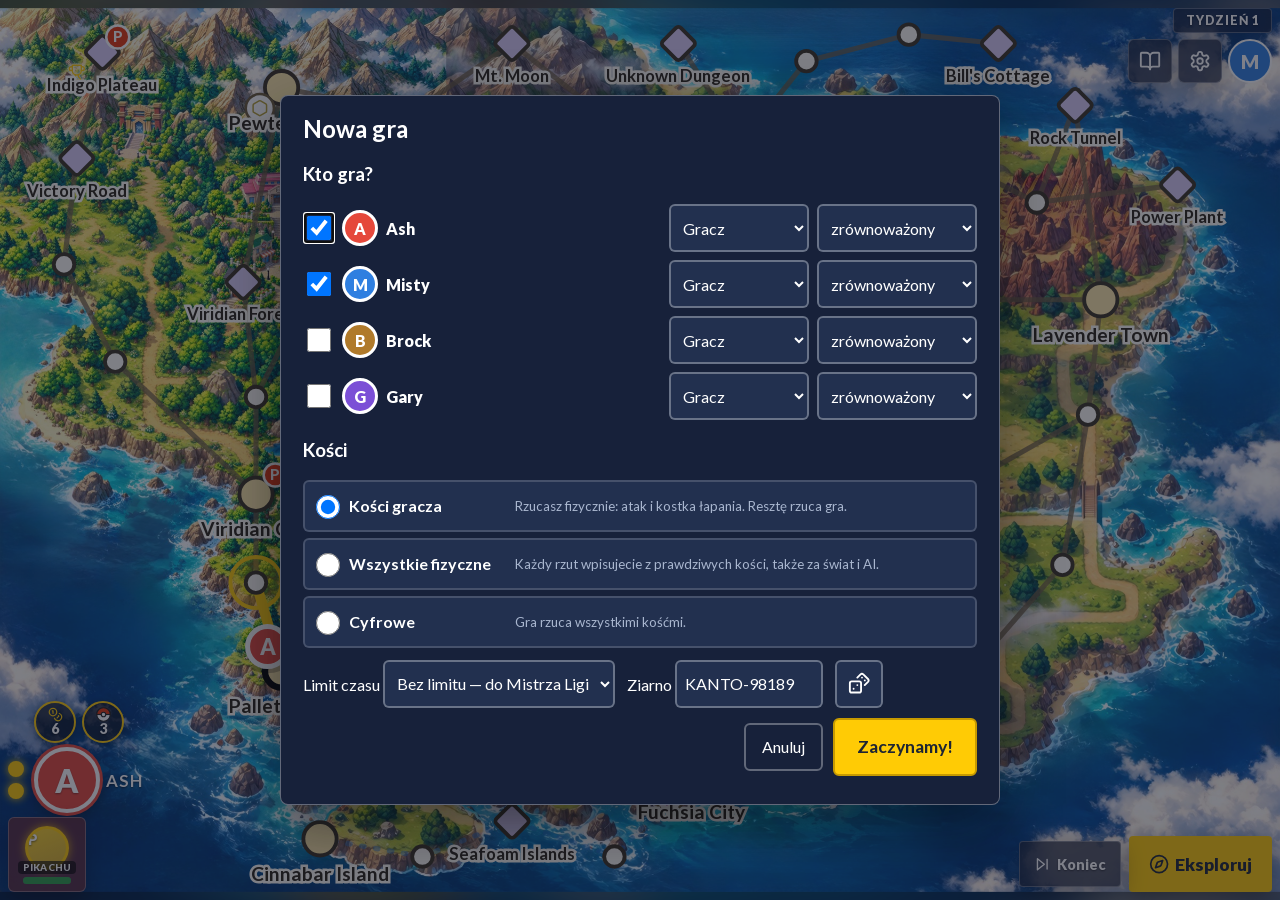
==== table.html @ 038b6cc8 "Tablet build 108e792" ====
<!doctype html>
<html lang="pl">
<head>
  <meta charset="utf-8">
  <meta name="robots" content="noindex, nofollow">
  <meta name="viewport" content="width=device-width, initial-scale=1, viewport-fit=cover">
  <meta name="theme-color" content="#111827">
  <meta name="apple-mobile-web-app-capable" content="yes">
  <meta name="apple-mobile-web-app-status-bar-style" content="black-translucent">
  <meta name="apple-mobile-web-app-title" content="Pokémon Kanto">
  <link rel="manifest" href="manifest.webmanifest">
  <link rel="icon" href="assets/icons/tablet-icon.svg" type="image/svg+xml">
  <link rel="apple-touch-icon" href="assets/icons/tablet-icon-180.png">
  <title>Pokémon Kanto — stół</title>
  <link rel="stylesheet" href="src/table/table.css">
</head>
<body class="tabletop">
  <header id="topbar" class="topbar" aria-label="Pasek gry"></header>
  <main class="stage">
    <div id="board" class="board" aria-label="Plansza Kanto"></div>
    <section id="table" class="table-layer" aria-label="Stół"></section>
    <div id="rocket-pin" class="rocket-pin" hidden></div>
    <div id="overlay" class="overlay-layer" aria-live="polite"></div>
  </main>
  <footer id="mat" class="mat" aria-label="Plansza gracza"></footer>
  <div id="toast" class="toast" role="status" hidden></div>

  <dialog id="setup-dialog" class="sheet">
    <form id="setup-form" method="dialog">
      <h2>Nowa gra</h2>
      <h3>Kto gra?</h3>
      <div class="setup-players"></div>
      <h3>Kości</h3>
      <div class="setup-modes"></div>
      <div class="setup-row">
        <label>Limit czasu <select name="timeLimit"></select></label>
        <label>Ziarno <input name="seed" size="14"></label>
        <button type="button" id="btn-seed" class="icon-btn" aria-label="Losuj ziarno"><svg class="ic ic-dices gi gi-roll" viewBox="0 0 24 24" fill="none" stroke="currentColor" stroke-width="2" stroke-linecap="round" stroke-linejoin="round" aria-hidden="true"><rect width="12" height="12" x="2" y="10" rx="2" ry="2" /><path d="m17.92 14 3.5-3.5a2.24 2.24 0 0 0 0-3l-5-4.92a2.24 2.24 0 0 0-3 0L10 6" /><path d="M6 18h.01" /><path d="M10 14h.01" /><path d="M15 6h.01" /><path d="M18 9h.01" /></svg></button>
      </div>
      <div class="row end">
        <button value="cancel" formnovalidate class="ghost">Anuluj</button>
        <button value="start" class="primary big">Zaczynamy!</button>
      </div>
    </form>
  </dialog>

  <dialog id="settings-dialog" class="sheet">
    <h2>Ustawienia</h2>
    <label class="setting">Tempo AI
      <select name="aiDelay">
        <option value="1800">wolno</option>
        <option value="1100">normalnie</option>
        <option value="500">szybko</option>
      </select>
    </label>
    <label class="setting"><input type="checkbox" name="showOdds"> Pokaż szanse łapania (tryb testowy)</label>
    <p class="muted small">Ziarno gry: <code class="seed">—</code></p>
    <p class="small save-status" hidden></p>
    <div class="row wrap">
      <button data-settings="new" class="primary">Nowa gra</button>
      <button data-settings="export">Eksport stanu (JSON)</button>
      <button data-settings="close" class="ghost">Zamknij</button>
    </div>
  </dialog>

  <dialog id="inspect-dialog" class="sheet inspect-sheet" aria-label="Karta Pokémona">
    <div class="inspect-body"></div>
    <div class="row center"><button data-inspect-close class="primary">Zamknij</button></div>
  </dialog>

  <dialog id="art-editor" class="sheet art-editor" aria-label="Kadr portretu"></dialog>

  <dialog id="save-dialog" class="sheet">
    <h2>Zapisana gra</h2>
    <div class="save-problem"></div>
    <div class="row wrap end">
      <button data-save="download">Pobierz kopię zapisu</button>
      <button data-save="reload" hidden>Odśwież stronę</button>
      <button data-save="ok" class="primary">Rozumiem</button>
    </div>
  </dialog>

  <script type="module" src="src/table/main.js"></script>
  <script>
    // Offline cache for the HTTPS / installed build (tablet). Not on the
    // local dev server (npm start), so development never sees stale files.
    if ('serviceWorker' in navigator && window.isSecureContext && location.hostname !== 'localhost') {
      navigator.serviceWorker.register('sw.js').catch(() => {});
    }
  </script>
</body>
</html>
---- src/table/table.css ----
/* Digital tabletop (Phase 1b). Tablet landscape first (10–13"), laptop too.
   Touch targets ≥ 48 px, no hover-only behaviour. */
:root {
  --ink: #1d2433;
  --paper: #fffdf5;
  --muted: #a9b6cf;
  --bar: #1f2a44;
  --felt: #22663f;
  --felt-dark: #174a2d;
  --gold: #f6c343;
  --z-green: #2e9d4a;
  --z-yellow: #e8b400;
  --z-red: #d83a2e;
  --c-blue: #1e6fd9;
  --c-purple: #7b3fc4;
  --c-magenta: #d6338a;
  --radius: 8px;
  /* Build 2.4 · one look (Piotr): the whole UI like the player popup — dark navy panels,
     white text, yellow for the main buttons, green good, red bad. */
  --page: #0f1729;
  --surface: #17213a;
  --surface-2: #22304f;
  --surface-3: #2d3f66;
  --line: rgba(255,255,255,0.16);
  --line-strong: rgba(255,255,255,0.32);
  --text: #fff;
  --accent: #ffcb05;
  --accent-ink: #1d2433;
  --good: #2e9d4a; --good-text: #7be096;
  --bad: #d83a2e; --bad-text: #ff8f86;
  --r-sm: 4px; --r: 6px; --r-lg: 8px;
  --t-normal: #a8a77a; --t-fire: #ee8130; --t-water: #6390f0; --t-electric: #f7d02c; --t-grass: #7ac74c;
  --t-ice: #96d9d6; --t-fighting: #c22e28; --t-poison: #a33ea1; --t-ground: #e2bf65; --t-flying: #a98ff3;
  --t-psychic: #f95587; --t-bug: #a6b91a; --t-rock: #b6a136; --t-ghost: #735797; --t-dragon: #6f35fc;
  font-family: "Lato", system-ui, -apple-system, "Segoe UI", Roboto, sans-serif;
  color: var(--text);
}

* { box-sizing: border-box; }
/* Lato (Łukasz Dziedzic, SIL Open Font License — assets/fonts/lato/OFL.txt), the
   family table's typeface (Build 2.4, Piotr: the look of Pokémon GO). Bundled with
   the game, so it works offline; latin + latin-ext (ą ę ł ś ż …). 400 / 700 / 900:
   600 draws as 700 and 800 as 900. */
@font-face { font-family: 'Lato'; font-style: normal; font-weight: 400; font-display: swap; src: url('../../assets/fonts/lato/lato-400-latin.woff2') format('woff2'); unicode-range: U+0000-00FF, U+0131, U+0152-0153, U+02BB-02BC, U+02C6, U+02DA, U+02DC, U+0304, U+0308, U+0329, U+2000-206F, U+20AC, U+2122, U+2191, U+2193, U+2212, U+2215, U+FEFF, U+FFFD; }
@font-face { font-family: 'Lato'; font-style: normal; font-weight: 400; font-display: swap; src: url('../../assets/fonts/lato/lato-400-latin-ext.woff2') format('woff2'); unicode-range: U+0100-02BA, U+02BD-02C5, U+02C7-02CC, U+02CE-02D7, U+02DD-02FF, U+0304, U+0308, U+0329, U+1D00-1DBF, U+1E00-1E9F, U+1EF2-1EFF, U+2020, U+20A0-20AB, U+20AD-20C4, U+2113, U+2C60-2C7F, U+A720-A7FF; }
@font-face { font-family: 'Lato'; font-style: normal; font-weight: 700; font-display: swap; src: url('../../assets/fonts/lato/lato-700-latin.woff2') format('woff2'); unicode-range: U+0000-00FF, U+0131, U+0152-0153, U+02BB-02BC, U+02C6, U+02DA, U+02DC, U+0304, U+0308, U+0329, U+2000-206F, U+20AC, U+2122, U+2191, U+2193, U+2212, U+2215, U+FEFF, U+FFFD; }
@font-face { font-family: 'Lato'; font-style: normal; font-weight: 700; font-display: swap; src: url('../../assets/fonts/lato/lato-700-latin-ext.woff2') format('woff2'); unicode-range: U+0100-02BA, U+02BD-02C5, U+02C7-02CC, U+02CE-02D7, U+02DD-02FF, U+0304, U+0308, U+0329, U+1D00-1DBF, U+1E00-1E9F, U+1EF2-1EFF, U+2020, U+20A0-20AB, U+20AD-20C4, U+2113, U+2C60-2C7F, U+A720-A7FF; }
@font-face { font-family: 'Lato'; font-style: normal; font-weight: 900; font-display: swap; src: url('../../assets/fonts/lato/lato-900-latin.woff2') format('woff2'); unicode-range: U+0000-00FF, U+0131, U+0152-0153, U+02BB-02BC, U+02C6, U+02DA, U+02DC, U+0304, U+0308, U+0329, U+2000-206F, U+20AC, U+2122, U+2191, U+2193, U+2212, U+2215, U+FEFF, U+FFFD; }
@font-face { font-family: 'Lato'; font-style: normal; font-weight: 900; font-display: swap; src: url('../../assets/fonts/lato/lato-900-latin-ext.woff2') format('woff2'); unicode-range: U+0100-02BA, U+02BD-02C5, U+02C7-02CC, U+02CE-02D7, U+02DD-02FF, U+0304, U+0308, U+0329, U+1D00-1DBF, U+1E00-1E9F, U+1EF2-1EFF, U+2020, U+20A0-20AB, U+20AD-20C4, U+2113, U+2C60-2C7F, U+A720-A7FF; }

html, body { margin: 0; height: 100%; }
body.tabletop {
  height: 100dvh;
  display: grid;
  grid-template-rows: auto 1fr auto;
  background: var(--page);
  overflow: hidden;
  touch-action: manipulation;
  -webkit-user-select: none;
  user-select: none;
}

button, .button-link {
  font: inherit;
  min-height: 48px;
  padding: 0 16px;
  border-radius: var(--r);
  border: 2px solid var(--line-strong);
  background: var(--surface-2);
  color: var(--text);
  cursor: pointer;
  text-decoration: none;
  display: inline-flex;
  align-items: center;
  justify-content: center;
  gap: 6px;
}
button:disabled { opacity: 0.45; cursor: not-allowed; }
button.primary { background: var(--accent); border-color: #c79a00; color: var(--accent-ink); font-weight: 700; }
button.ghost { background: transparent; }
button.big { min-height: 58px; font-size: 1.1rem; padding: 0 22px; }
button.small { min-height: 40px; font-size: 0.9rem; }
button.mini { min-height: 40px; padding: 0 8px; font-size: 0.8rem; border-radius: 5px; }
.icon-btn { min-width: 48px; padding: 0; font-size: 1.4rem; }
.row { display: flex; gap: 10px; align-items: center; margin: 10px 0; }
.row.center { justify-content: center; }
.row.end { justify-content: flex-end; }
.row.wrap { flex-wrap: wrap; }
.muted { color: var(--muted); }
.small { font-size: 0.85rem; }
.center { text-align: center; }
.tag { font-size: 0.75rem; padding: 2px 8px; border-radius: var(--r-sm); background: rgba(255,255,255,0.12); }
.note { color: var(--text); background: var(--surface-2); border: 2px solid var(--accent); border-radius: var(--r); padding: 8px 12px; margin: 8px 0; font-weight: 600; }

/* ---- top bar ---------------------------------------------------------------- */
.topbar {
  display: flex;
  align-items: center;
  gap: 12px;
  padding: 8px 12px;
  background: var(--bar);
  color: #fff;
  min-height: 64px;
}
.week-box { display: grid; text-align: center; line-height: 1; }
.week-box .week-label { font-size: 0.7rem; opacity: 0.75; text-transform: uppercase; }
.week-box b { font-size: 1.7rem; }
.turn-box { display: flex; align-items: center; gap: 10px; padding: 4px 12px 4px 6px; border-radius: var(--r-sm); background: rgba(255,255,255,0.08); border: 2px solid var(--pc); }
.turn-name { font-weight: 800; font-size: 1.1rem; }
.turn-where { font-size: 0.8rem; opacity: 0.8; }
.action-markers { display: inline-flex; gap: 6px; }
.action-marker { width: 22px; height: 22px; border-radius: 50%; border: 3px solid #ffcb05; display: inline-block; }
.action-marker.on { background: #ffcb05; box-shadow: 0 0 8px #ffcb05; }
.mode-box { font-size: 0.9rem; padding: 6px 12px; border-radius: var(--r-sm); background: rgba(255,255,255,0.12); white-space: nowrap; }
.chips { display: flex; gap: 6px; margin-left: auto; overflow-x: auto; }
.player-chip { background: rgba(255,255,255,0.1); color: #fff; border-color: transparent; min-height: 48px; padding: 0 10px; }
.player-chip.active { border-color: #ffcb05; }
.chip-stats { font-size: 0.75rem; opacity: 0.85; }
.topbar .icon-btn { background: rgba(255,255,255,0.1); border-color: transparent; color: #fff; }
.avatar { --size: 36px; width: var(--size); height: var(--size); border-radius: 50%; background: var(--pc); color: #fff; font-weight: 800; display: inline-grid; place-items: center; border: 3px solid #fff; flex: none; }
.avatar.small { --size: 28px; border-width: 2px; font-size: 0.8rem; }
.avatar.big { --size: 64px; font-size: 1.8rem; }

/* ---- stage: board + table layer ------------------------------------------------ */
.stage { position: relative; overflow: hidden; min-height: 0; }
.board { position: absolute; inset: 0; background: #dfe8d2; }
.board-svg { width: 100%; height: 100%; display: block; }
.board .edge { stroke: #6f5f45; stroke-width: 4; stroke-linecap: round; opacity: 0.75; }
.board .edge.water { stroke: #2b7bd6; }
.board .edge.water-locked { stroke-dasharray: 2 9; opacity: 0.45; }
.board .edge.water-open { stroke: #1c6fe0; stroke-width: 6; opacity: 0.9; stroke-dasharray: none; }
.board .edge.active { stroke: #ffcb05; stroke-width: 8; opacity: 1; }
.board .node { cursor: pointer; }
.board .node .hit { fill: transparent; }
.board .node .shape { fill: #fffdf5; stroke: #3b3324; stroke-width: 3; }
.board .node.city .shape, .board .node.town .shape { fill: #ffe9a8; }
.board .node.special .shape { fill: #d9cdf5; }
.board .node.current .shape { stroke: #000; stroke-width: 5; }
.board .node.closed .shape { fill: #ccc; }
.board .node .halo { fill: rgba(255, 203, 5, 0.35); stroke: #ffcb05; stroke-width: 3; animation: halo 1.4s ease-in-out infinite; transform-box: fill-box; transform-origin: center; }
@keyframes halo { 50% { transform: scale(1.18); opacity: 0.55; } }
.board .label { font-size: 13px; font-weight: 700; text-anchor: middle; fill: #2b2418; paint-order: stroke; stroke: #fffdf5; stroke-width: 4px; pointer-events: none; }
.board .label.big { font-size: 15px; }
.board .stop-mark circle { fill: #e3350d; stroke: #fff; stroke-width: 2; }
.board .stop-mark text { fill: #fff; font-size: 11px; font-weight: 800; text-anchor: middle; pointer-events: none; }
.board .gym-mark circle { fill: #fff; stroke: #6b5b3a; stroke-width: 2; }
.board .gym-mark.earned circle { fill: #ffe27a; stroke: #c79a00; }
.board .gym-mark, .board .league-mark, .board .target-mark { pointer-events: none; }
.board .gym-mark { color: #6b5b3a; } .board .gym-mark.earned { color: #7a5600; }
.board .league-mark { color: #c79a00; } .board .target-mark { color: #d83a2e; }
.board .league-mark .ic, .board .target-mark .ic { paint-order: stroke; filter: drop-shadow(0 0 2px #fff) drop-shadow(0 0 1px #fff); }
.board .rocket-mark .balloon { fill: #f1e7cf; stroke: #3a2c55; stroke-width: 2; }
.board .rocket-mark .balloon-string { fill: none; stroke: #3a2c55; stroke-width: 1.5; }
.board .rocket-mark circle { fill: #d6231d; }
.board .rocket-mark .r { fill: #fff; font-size: 12px; font-weight: 900; text-anchor: middle; }
.board [data-pawn] { transition: transform 0.75s cubic-bezier(.4,1.4,.6,1); pointer-events: none; }
.board [data-pawn] circle { stroke: #fff; stroke-width: 3; }
.board [data-pawn] text { fill: #fff; font-weight: 900; font-size: 13px; text-anchor: middle; }
.board [data-pawn] .pawn-shadow { fill: rgba(0,0,0,0.25); stroke: none; }
.board [data-pawn].active .pawn-body { transform: scale(1.3); animation: bob 1.6s ease-in-out infinite; }
@keyframes bob { 50% { transform: scale(1.3) translateY(-3px); } }

.table-layer {
  position: absolute;
  top: 10px; right: 10px; bottom: 10px;
  width: min(820px, 74%);
  background: var(--surface);
  border-radius: var(--r-lg);
  border: 2px solid var(--line-strong);
  box-shadow: 0 18px 40px rgba(0,0,0,0.35);
  color: #fff;
  overflow: auto;
  padding: 14px 16px;
  transform: translateX(110%);
  transition: transform 0.35s ease;
}
.table-layer.open { transform: none; }
.scene-head { display: flex; align-items: center; gap: 12px; flex-wrap: wrap; }
.scene-head h2 { margin: 0; font-size: 1.5rem; text-shadow: 0 2px 0 rgba(0,0,0,0.3); }
.scene-head .tag { background: rgba(255,255,255,0.2); color: #fff; }
.scene-tag { font-size: 0.75rem; text-transform: uppercase; letter-spacing: 0.08em; padding: 4px 10px; border-radius: var(--r-sm); background: rgba(0,0,0,0.3); }
.scene-tag.wild { background: #3a8f3a; } .scene-tag.gym { background: #8a5a12; } .scene-tag.rocket { background: #a51d1d; } .scene-tag.league { background: #5b2c91; } .scene-tag.trainer { background: #2d5aa8; }
.table-layer button:not(.primary):not(.big-choice):not(.d6-btn) { background: var(--surface-2); color: var(--text); }
.table-layer button.ghost { background: rgba(255,255,255,0.15) !important; color: #fff; border-color: rgba(255,255,255,0.4); }

.versus { display: grid; grid-template-columns: 1fr minmax(220px, 1.25fr) 1fr; gap: 12px; align-items: start; margin-top: 12px; }
.versus .side { display: grid; justify-items: center; gap: 8px; }
.middle { display: grid; gap: 10px; align-content: start; min-width: 0; }
.exchange { display: grid; gap: 8px; }
.exchange.empty { text-align: center; opacity: 0.8; padding: 24px 8px; border: 2px dashed rgba(255,255,255,0.35); border-radius: var(--r); }
.atk-row { background: var(--surface-2); border-radius: var(--r); padding: 8px; border-left: 4px solid transparent; }
.atk-row.mine { border-left-color: var(--accent); }
.atk-who { font-weight: 700; font-size: 0.9rem; margin-bottom: 4px; }
.atk-math { display: flex; gap: 6px; align-items: center; flex-wrap: wrap; }
.atk-math .cell { display: grid; justify-items: center; background: rgba(255,255,255,0.12); border-radius: 5px; padding: 2px 6px; min-width: 46px; }
.atk-math small { font-size: 0.62rem; opacity: 0.85; }
.atk-math b { font-size: 1.15rem; }
.dmg { color: #ffb4a8; } .miss { color: #c9e7ff; }
.team-strip, .roster { display: flex; flex-wrap: wrap; gap: 4px; justify-content: center; }
.team-chip, .roster-chip { font-size: 0.75rem; padding: 3px 8px; border-radius: var(--r-sm); background: rgba(255,255,255,0.15); }
.team-chip.lead, .roster-chip.current { background: #ffcb05; color: var(--ink); font-weight: 700; }
.team-chip.down, .roster-chip.down { opacity: 0.45; text-decoration: line-through; }
.escape-hint { font-size: 0.85rem; background: rgba(0,0,0,0.3); padding: 4px 10px; border-radius: var(--r); }
.scene-actions { display: flex; gap: 12px; align-items: center; justify-content: center; flex-wrap: wrap; margin-top: 14px; }
.thinking { font-size: 1.1rem; opacity: 0.9; animation: blink 1.4s ease-in-out infinite; }
@keyframes blink { 50% { opacity: 0.45; } }

/* ---- Pokémon Card (5:7) ---------------------------------------------------------- */
.pcard {
  --w: 160px;
  width: var(--w);
  aspect-ratio: 5 / 7;
  background: var(--paper);
  color: var(--ink);
  border-radius: var(--r);
  border: 4px solid #b9b9b9;
  box-shadow: 0 6px 14px rgba(0,0,0,0.3);
  display: flex;
  flex-direction: column;
  padding: 6px;
  position: relative;
  font-size: calc(var(--w) / 13);
  gap: 3px;
  overflow: hidden;
}
.pcard.deal { animation: deal 0.5s ease-out; }
@keyframes deal { from { transform: translateY(-30px) rotate(-6deg); opacity: 0; } }
.pcard.size-s { --w: 118px; }
.pcard.size-m { --w: 150px; }
.pcard.size-l { --w: clamp(150px, 16vw, 210px); }
.pcard.r-rare { border-color: #4f8fe8; }
.pcard.r-superRare { border-color: #d6338a; box-shadow: 0 0 0 2px #ffd6ec, 0 6px 14px rgba(0,0,0,0.3); }
.pcard.lead { outline: 4px solid #ffcb05; outline-offset: 2px; }
.pcard.fainted { filter: grayscale(0.9); }
.pcard-owner { position: absolute; top: -2px; left: 50%; transform: translate(-50%, -100%); font-size: 0.8rem; color: #fff; white-space: nowrap; }
.pcard-head { display: flex; justify-content: space-between; align-items: center; font-weight: 800; }
.pcard-name { font-size: 1.15em; white-space: nowrap; overflow: hidden; text-overflow: ellipsis; }
.evo-stage { font-size: 0.7em; padding: 1px 6px; border-radius: 6px; background: #2b2418; color: #fff; white-space: nowrap; }
.pcard-art { flex: 1; border-radius: 5px; display: grid; place-items: center; position: relative; min-height: 0; border: 2px solid rgba(0,0,0,0.15); }
.art-icon { font-size: calc(var(--w) / 4); filter: drop-shadow(0 2px 2px rgba(0,0,0,0.3)); }
.art-initial { position: absolute; right: 6px; bottom: 2px; font-size: calc(var(--w) / 6); font-weight: 900; color: rgba(255,255,255,0.65); }
.pcard-rarity { font-size: 0.75em; color: #6b5b3a; letter-spacing: 0.02em; }

/* ---- Pokémon artwork (Phase 3A-1.5; source: art.js) ----------------------------------
   The picture sits over the type-colour fallback; a failed picture is removed
   (main.js) and the fallback shows at the same size. */
.art { position: absolute; inset: 0; width: 100%; height: 100%; pointer-events: none; user-select: none; -webkit-user-drag: none; }
.art-hero { object-fit: contain; box-sizing: border-box; padding: 5%; filter: drop-shadow(0 3px 3px rgba(0,0,0,0.3)); }
.art-portrait { object-fit: cover; }
.has-art > .art-icon, .has-art > .art-initial { visibility: hidden; }
.pcard-art { overflow: hidden; }
.pcard.size-s:not(.fcard) .pcard-rarity { display: none; } /* more room for the picture; rarity is in the inspect view */
[data-inspect], [data-inspect-species] { cursor: zoom-in; }

/* Evolution family card: one portrait row per stage, the current one larger. */
.fcard { gap: 3px; }
.fcard .frows { flex: 1; min-height: 0; display: flex; flex-direction: column; gap: 3px; }
.frow { position: relative; flex: 1; min-height: 0; border-radius: 5px; overflow: hidden; border: 2px solid rgba(0,0,0,0.18); }
.fcard.n3 .frow.current { flex: 2.3; }
.fcard.n2 .frow.current { flex: 1.7; }
.frow-art { position: absolute; inset: 0; display: grid; place-items: center; }
.frow-art .art-icon { font-size: calc(var(--w) / 6); }
.frow-art .art-initial { font-size: calc(var(--w) / 8); }
.frow-name, .frow-stage, .frow-status, .frow-need {
  position: absolute; background: rgba(255,255,255,0.9); border-radius: 4px; padding: 0 4px;
  font-weight: 800; line-height: 1.35; white-space: nowrap; box-shadow: 0 1px 2px rgba(0,0,0,0.2);
}
.frow-name { left: 3px; bottom: 3px; max-width: 64%; overflow: hidden; text-overflow: ellipsis; font-size: 0.85em; }
.frow-stage { right: 3px; top: 3px; font-size: 0.75em; }
.frow:not(.current) .frow-stage { top: auto; bottom: 3px; }
.frow-status { left: 3px; top: 3px; font-size: 0.85em; color: #6b5200; background: #fff6d6; }
.frow.current .frow-name { max-width: calc(100% - 6px); }
.frow-status.ready { background: #2e7d32; color: #fff; }
.frow-status.final { color: var(--muted); background: rgba(255,255,255,0.9); font-weight: 700; }
.frow-need { right: 3px; top: 3px; font-size: 0.85em; }
.frow.current { border-color: #ffcb05; box-shadow: inset 0 0 0 2px #ffcb05; }
.frow.current .frow-name { font-size: 1em; }
.frow.done .frow-art { filter: saturate(0.55); opacity: 0.85; }
.frow.done .frow-stage { color: #2e7d32; }
.frow.future { background: #d9d9d9; }
.frow.future .frow-art { filter: grayscale(1) brightness(1.05); opacity: 0.45; }
.frow.future .frow-name, .frow.future .frow-stage { color: var(--muted); }
.fcard .lead-tag { top: auto; bottom: 0.25em; left: 6px; }
.fcard .faint-tag { top: auto; bottom: 1.7em; }

/* ✏️ on portraits: fix the species' crop (artEditor.js). On family rows it
   shows on hover / keyboard focus (mouse); touch players use the bigger
   portraits of the inspect view, where it is always there. */
.art-edit {
  position: absolute; z-index: 2; right: 2px; top: 50%; transform: translateY(-50%);
  width: 22px; height: 22px; padding: 0; border-radius: 50%; border: 1px solid rgba(0,0,0,0.25);
  background: rgba(255,255,255,0.92); font-size: 12px; line-height: 1; cursor: pointer; box-shadow: 0 1px 3px rgba(0,0,0,0.3);
  opacity: 0; transition: opacity 0.15s;
}
.frow:hover .art-edit, .art-edit:focus-visible { opacity: 1; }
@media (hover: none) { .frow .art-edit { display: none; } }
.fs-art .art-edit { opacity: 0.85; top: 3px; right: 3px; transform: none; width: 24px; height: 24px; font-size: 12px; }

/* The crop editor: the same frame, bigger, plus the other portrait shapes. */
.art-editor { width: min(560px, 94vw); }
.ae-frame { position: relative; overflow: hidden; border-radius: var(--r); background: #d9d9d9; border: 3px solid #ffcb05; display: grid; place-items: center; }
.ae-frame .art-icon { font-size: 40px; }
.has-art > .art-icon { visibility: hidden; }
.ae-main { width: 100%; touch-action: none; cursor: grab; user-select: none; }
.ae-main:active { cursor: grabbing; }
.ae-previews { display: flex; gap: 12px; justify-content: center; align-items: flex-end; margin: 10px 0; flex-wrap: wrap; }
.ae-preview { display: grid; gap: 2px; justify-items: center; }
.ae-small { width: 150px; border-width: 2px; border-color: rgba(0,0,0,0.2); }
.ae-small .art-icon { font-size: 20px; }
.ae-strip { position: absolute; left: 0; right: 0; display: flex; justify-content: space-between; gap: 4px; padding: 3px 5px; color: #fff; font-size: 0.62rem; font-weight: 800; text-shadow: 0 1px 2px rgba(0,0,0,0.8); pointer-events: none; }
.ae-strip.top { top: 0; padding-bottom: 10px; background: linear-gradient(rgba(0,0,0,0.62), transparent); }
.ae-strip.top i { font-style: normal; background: rgba(0,0,0,0.5); border-radius: var(--r-sm); padding: 0 5px; }
.ae-strip.bottom { bottom: 0; padding-top: 10px; background: linear-gradient(transparent, rgba(0,0,0,0.7)); color: #ff6b6b; letter-spacing: 1px; }
body.hud-overlay .art-editor { width: min(760px, 96vw); }
body.hud-overlay .art-editor h2 { margin: 0 0 4px; }
.ae-zoom { display: flex; gap: 8px; align-items: center; margin: 6px 0; }
.ae-zoom input { flex: 1; }

/* Inspect: the whole artwork, stats and the family line. */
.inspect-sheet { width: min(620px, 94vw); }
.inspect { display: grid; grid-template-columns: minmax(170px, 250px) 1fr; gap: 16px; align-items: center; }
.inspect-art { position: relative; aspect-ratio: 1; border-radius: var(--r-lg); display: grid; place-items: center; overflow: hidden; border: 3px solid rgba(0,0,0,0.15); }
.inspect-art .art-icon { font-size: 72px; }
.inspect-art .art-initial { position: absolute; right: 12px; bottom: 6px; font-size: 48px; font-weight: 900; color: rgba(255,255,255,0.65); }
.inspect-info h2 { margin: 0 0 4px; }
.inspect-info h2 small { color: var(--muted); font-size: 0.6em; }
.inspect-line { margin: 4px 0; display: flex; gap: 6px; align-items: center; flex-wrap: wrap; }
.family-strip { grid-column: 1 / -1; display: flex; align-items: center; justify-content: center; gap: 8px; flex-wrap: wrap; }
.fs-stage { display: grid; justify-items: center; gap: 2px; width: 104px; text-align: center; }
.fs-art { position: relative; width: 104px; height: 70px; border-radius: 5px; overflow: hidden; display: grid; place-items: center; border: 2px solid rgba(0,0,0,0.15); }
.fs-art .art-icon { font-size: 26px; }
.fs-art .art-initial { position: absolute; right: 4px; bottom: 0; font-size: 22px; font-weight: 900; color: rgba(255,255,255,0.65); }
.fs-stage.current .fs-art { border-color: #ffcb05; box-shadow: 0 0 0 3px #ffcb05; }
.fs-stage.done .fs-art { filter: saturate(0.55); }
.fs-stage.future .fs-art { filter: grayscale(1); opacity: 0.5; }
.fs-stage small { color: var(--muted); }
.fs-arrow { display: grid; justify-items: center; font-size: 22px; color: var(--muted); }
.fs-arrow small { font-size: 12px; font-weight: 700; color: #6b5200; }
@media (max-width: 640px) { .inspect { grid-template-columns: 1fr; } .inspect-art { max-width: 260px; margin: 0 auto; } }
.pcard-stats { display: flex; justify-content: space-between; align-items: center; gap: 4px; }
.pcard-stats .types { display: flex; gap: 2px; flex-wrap: wrap; }
.type-chip { font-size: 0.7em; padding: 1px 5px; border-radius: var(--r-sm); background: var(--tc); color: #fff; text-shadow: 0 1px 1px rgba(0,0,0,0.4); white-space: nowrap; }
.atk { font-weight: 800; white-space: nowrap; }
.hp-slots { display: flex; gap: 2px; }
.hp-slot { flex: 1; min-width: 0; max-width: 1.7em; aspect-ratio: 1; overflow: hidden; border-radius: 4px; display: grid; place-items: center; font-size: 1em; line-height: 1; color: rgba(255,255,255,0.75); }
.hp-slot.full { color: #fff; text-shadow: 0 1px 2px rgba(0,0,0,0.45); }
.hp-slot.z-green { background: var(--z-green); }
.hp-slot.z-yellow { background: var(--z-yellow); }
.hp-slot.z-red { background: var(--z-red); }
.hp-slot:not(.full) { filter: saturate(0.7) brightness(1.08); }
.hp-num { font-size: 0.8em; text-align: right; color: var(--muted); font-weight: 700; }
/* Growth games: the Pokémon's own training toward its next form (Phase 3A-1). */
.growth-row { display: flex; align-items: center; flex-wrap: wrap; gap: 4px; font-size: 0.78em; font-weight: 700; color: #6b5200; background: #fff6d6; border-radius: 6px; padding: 1px 6px; margin-top: 2px; }
.growth-row.final { color: var(--muted); background: transparent; font-weight: 600; }
.growth-row.ready { background: #ffd84d; color: var(--ink); box-shadow: 0 0 0 2px #f5a400 inset; }
.growth-row .gpips { letter-spacing: -1px; color: #c99a00; }
.growth-row .gpip.on { color: #f5a400; }
.growth-row .ready-tag { margin-left: auto; background: #2e7d32; color: #fff; border-radius: 4px; padding: 0 5px; font-size: 0.9em; }
.scene.growth-pick .pick-row { justify-content: center; }
.tray.growth-moment .tray-result { font-size: 1.3em; }
.tray-item.stone small { color: #ffd866; }
.lead-tag, .faint-tag { position: absolute; top: 30%; left: 50%; transform: translateX(-50%) rotate(-8deg); font-weight: 900; padding: 2px 8px; border-radius: 6px; }
.lead-tag { top: 2.2em; left: 10px; background: #ffcb05; color: var(--ink); font-size: 0.7em; transform: none; padding: 1px 6px; }
.faint-tag { background: #444; color: #fff; }
.card-with-actions { display: grid; gap: 4px; align-content: start; }
.pcard-actions { display: flex; flex-direction: column; gap: 4px; width: 118px; }
.pcard-actions .mini { width: 100%; }
.pcard.empty-slot { border-style: dashed; background: rgba(255,255,255,0.4); color: var(--muted); display: grid; place-items: center; animation: none; box-shadow: none; }
.pcard.drop-target { box-shadow: 0 0 0 4px rgba(255,203,5,0.5), 0 6px 14px rgba(0,0,0,0.3); }
body.dragging .pcard.drop-target { animation: target 0.9s ease-in-out infinite; }
.pcard.drop-target.hover { transform: scale(1.06); box-shadow: 0 0 0 8px #ffcb05, 0 6px 18px rgba(0,0,0,0.4); }
@keyframes target { 50% { box-shadow: 0 0 0 9px rgba(255,203,5,0.75), 0 6px 14px rgba(0,0,0,0.3); } }

/* ---- catch ------------------------------------------------------------------------ */
.catch-controls { display: grid; justify-items: center; gap: 4px; }
.tokens { display: flex; gap: 14px; align-items: center; }
.ball-token { position: relative; width: 64px; height: 64px; display: grid; place-items: center; border-radius: 50%; background: rgba(255,255,255,0.15); touch-action: none; cursor: grab; }
.ball-token .count { position: absolute; right: -6px; bottom: -4px; background: var(--surface-3); color: var(--text); border-radius: var(--r-sm); padding: 0 6px; font-weight: 800; font-size: 0.85rem; }
.ball-token.disabled { opacity: 0.35; cursor: not-allowed; }
.ball-token.no-bonus { filter: grayscale(0.6); }
.drag-hint { font-size: 0.8rem; opacity: 0.8; }
.drag-ghost { position: fixed; pointer-events: none; transform: translate(-50%, -50%) scale(1.15); z-index: 50; background: none; }
.ball-btn { min-height: 48px; }
.catch-prep { background: var(--surface-2); color: var(--text); border-radius: var(--r); padding: 12px; box-shadow: 0 8px 20px rgba(0,0,0,0.35); }
.catch-prep h3 { margin: 0 0 6px; display: flex; align-items: center; gap: 8px; }
.prep-row { display: grid; grid-template-columns: 5.5em 1fr; column-gap: 6px; align-items: center; padding: 4px 0; border-bottom: 1px dashed #ddd; font-size: 0.92rem; }
.prep-row > span:last-child { grid-column: 2; font-size: 0.8rem; color: #555; }
.prep-row span:first-child { color: var(--muted); }
.prep-final { display: flex; align-items: center; gap: 10px; flex-wrap: wrap; margin-top: 8px; padding: 8px; background: var(--surface-3); border-radius: var(--r); }
.prep-final > span:first-child { font-weight: 800; text-transform: uppercase; font-size: 0.8rem; }
.odds { margin-left: auto; font-weight: 800; color: #7a5b00; }

/* ---- dice ---------------------------------------------------------------------------- */
.die { width: 74px; height: 74px; border-radius: var(--r-lg); display: grid; grid-template-rows: 1fr auto; place-items: center; box-shadow: inset 0 -5px 0 rgba(0,0,0,0.2), 0 6px 12px rgba(0,0,0,0.3); position: relative; margin: 6px auto; }
.die.small { width: 38px; height: 38px; border-radius: 5px; margin: 0; }
.die.d6 { background: #fff; display: block; padding: 10%; }
.die.d6 .pips { display: grid; grid-template-columns: repeat(3, 1fr); grid-template-rows: repeat(3, 1fr); width: 100%; height: 100%; place-items: center; }
.die.d6 .pips i { width: 70%; aspect-ratio: 1; border-radius: 50%; }
.die.d6 .pips i.on { background: #222; }
.die.d6 .pips b { grid-column: 2; grid-row: 2; color: #222; font-size: 1.6rem; }
.die.catch.c-blue { background: var(--c-blue); }
.die.catch.c-purple { background: var(--c-purple); }
.die.catch.c-magenta { background: var(--c-magenta); }
.die.escape.e-red { background: var(--z-red); }
.die.escape.e-yellow { background: var(--z-yellow); }
.die.escape.e-green { background: var(--z-green); }
.die .face { width: 64%; aspect-ratio: 1; border-radius: var(--r); background: rgba(255,255,255,0.95); display: grid; place-items: center; margin-top: 8%; color: #222; }
.die.small .face { margin-top: 4%; }
.die .face b { font-size: 1.6rem; }
.die .die-id { color: #fff; font-size: 0.8rem; letter-spacing: 1px; padding-bottom: 3px; text-shadow: 0 1px 1px rgba(0,0,0,0.4); }
.die.small .die-id { font-size: 0.5rem; }
.blank-face { display: inline-block; width: 26px; height: 26px; border-radius: 6px; border: 3px dashed #aaa; }
.wind-face { font-size: 1.8rem; }
.die.rolling { animation: tumble 0.6s linear infinite; }
@keyframes tumble { 0% { transform: rotate(0) translateY(0); } 25% { transform: rotate(90deg) translateY(-8px); } 50% { transform: rotate(180deg); } 75% { transform: rotate(270deg) translateY(-6px); } 100% { transform: rotate(360deg); } }
.die-label { font-weight: 800; white-space: nowrap; }
.die-label .dots, .die-label .wind { letter-spacing: 1px; }
.reroll-mark { background: #ffcb05; color: var(--ink); border-radius: var(--r-sm); padding: 0 8px; font-size: 0.85em; }

/* ---- overlay: prompts, reveal tray, results --------------------------------------------------- */
.overlay-layer { position: absolute; inset: 10px; display: none; place-items: center; z-index: 20; border-radius: var(--r-lg); pointer-events: none; }
.overlay-layer.show { display: grid; pointer-events: auto; background: rgba(10, 25, 18, 0.35); }
.overlay-layer.over-table { left: auto; width: min(820px, 74%); }
.overlay-card { width: min(560px, 92%); max-height: 100%; overflow: visible; }
.tray, .prompt, .result-banner { background: var(--surface); color: var(--text); border-radius: var(--r-lg); padding: 14px 18px; text-align: center; box-shadow: 0 14px 30px rgba(0,0,0,0.45); border: 4px solid #ffcb05; }
.prompt, .result-banner { animation: rise 0.25s ease-out; }
@keyframes rise { from { transform: translateY(20px); opacity: 0; } }
.tray-title { font-weight: 800; font-size: 1.05rem; }
.tray-title.big { font-size: 1.6rem; color: var(--bad-text); letter-spacing: 0.02em; }
.tray-sub { font-size: 1rem; margin: 4px 0; }
.tray-result { font-size: 1.4rem; font-weight: 900; margin-top: 4px; display: flex; gap: 8px; justify-content: center; align-items: center; }
.tray-result.good { color: var(--good-text); }
.tray-result.bad { color: var(--bad-text); }
.tray-result.r-rare { color: #8fb8ff; } .tray-result.r-superRare { color: #ff8cc6; }
.tray .atk-row { background: var(--surface-2); color: var(--text); }
.escape-moment { border-color: var(--bad); }
.explore-flip { perspective: 600px; }
.overlay-card > .skip { display: flex; margin: 8px auto 0; }
.prompt h3 { margin: 4px 0 6px; }
.prompt-who { font-size: 0.85rem; color: var(--muted); }
.prompt-purpose { font-weight: 700; }
.choice-row { display: flex; gap: 12px; justify-content: center; }
.big-choice { min-height: 72px; font-size: 1.15rem; font-weight: 800; padding: 0 22px; border-width: 3px; }
.d6-row { display: grid; grid-template-columns: repeat(6, 1fr); gap: 8px; }
.d6-btn { min-height: 72px; flex-direction: column; padding: 4px; gap: 2px; }
.d6-btn span { font-weight: 800; }
.result-banner h2 { margin: 4px 0; font-size: 1.8rem; }
.result-banner.tone-win { border-color: var(--accent); }
.result-banner.tone-win h2 { color: var(--accent); }
.result-banner.tone-lose { border-color: #6b7a99; }
.badge-fly { font-size: 3rem; animation: fly 1.6s ease-in forwards; }
@keyframes fly { 0% { transform: scale(0.4); } 30% { transform: scale(1.5); } 100% { transform: translate(-40vw, 40vh) scale(0.5); opacity: 0.2; } }

/* ---- other scenes --------------------------------------------------------------------- */
.decks { display: flex; gap: 12px; flex-wrap: wrap; justify-content: center; margin: 14px 0; }
.deck { display: grid; justify-items: center; gap: 2px; }
.deck-cards { width: 70px; height: 98px; border-radius: var(--r); background: linear-gradient(135deg, #2b4d8f, #1a2f5c); border: 3px solid #fff; box-shadow: 3px 3px 0 #1a2f5c, 6px 6px 0 rgba(0,0,0,0.25); display: grid; place-items: center; font-size: 2rem; }
.deck.active .deck-cards { background: linear-gradient(135deg, #e3350d, #8f1d06); animation: wiggle 1.8s ease-in-out infinite; }
@keyframes wiggle { 50% { transform: rotate(-3deg); } }
.deck-name { font-size: 0.8rem; font-weight: 700; }
.deck-count { font-size: 0.9rem; font-weight: 900; }
.pick-row, .roster-cards, .dex-grid, .shop-row { display: flex; gap: 12px; flex-wrap: wrap; justify-content: center; margin: 10px 0; }
.pick { display: grid; gap: 6px; justify-items: center; }
.gym-card, .event-card { background: var(--surface-2); color: var(--text); border-radius: var(--r-lg); padding: 14px 16px; box-shadow: 0 10px 24px rgba(0,0,0,0.35); max-width: 720px; margin: 0 auto; }
.gym-card .pcard-owner { color: var(--text); }
.gym-top { display: flex; align-items: center; gap: 12px; }
.gym-top h2 { margin: 0; }
.gym-icon { font-size: 2.6rem; }
.guide { display: flex; gap: 16px; flex-wrap: wrap; margin: 6px 0; }
.rewards { font-size: 1.05rem; margin: 6px 0; }
.league-stage { padding: 6px; border-radius: var(--r); }
.league-stage.mine { background: var(--surface-3); }
.event-card h2 { margin: 6px 0; }
.shop-item { background: var(--surface-2); color: var(--text); border-radius: var(--r); padding: 10px; display: grid; justify-items: center; gap: 4px; min-width: 130px; }
.shop-icon { font-size: 2rem; }
.seen-chip { display: inline-block; padding: 2px 8px; margin: 2px; border-radius: var(--r-sm); background: rgba(255,255,255,0.15); }
.hof { text-align: left; }

/* ---- Player Mat drawer ----------------------------------------------------------------------- */
.mat { position: relative; background: #f7f0de; border-top: 4px solid #6b4a2b; z-index: 10; }
.mat-bar { display: flex; align-items: center; gap: 10px; padding: 8px 10px; min-height: 76px; }
.mat-toggle { gap: 8px; border-color: var(--pc); min-height: 56px; }
.mat-name { font-weight: 800; }
.chev { font-size: 0.8rem; }
.res-strip { display: flex; gap: 8px; align-items: center; flex-wrap: wrap; }
.res { display: inline-flex; align-items: center; gap: 4px; background: #fff; border-radius: var(--r-sm); padding: 4px 10px; font-size: 1rem; border: 2px solid #e2d6b8; min-height: 40px; }
.res.pop { animation: pop 0.6s ease-out 3; border-color: var(--gold); }
@keyframes pop { 50% { transform: scale(1.25); } }
.dock { display: flex; gap: 8px; margin-left: auto; flex-wrap: wrap; justify-content: flex-end; }
.dock-btn { min-height: 56px; font-size: 1rem; font-weight: 700; }
.dock-note { margin-left: auto; color: var(--muted); font-weight: 600; }
.mat-body {
  position: absolute;
  bottom: 100%;
  left: 0; right: 0;
  max-height: 64dvh;
  overflow: auto;
  background: #f7f0de;
  border-top: 4px solid #6b4a2b;
  box-shadow: 0 -12px 30px rgba(0,0,0,0.3);
  padding: 12px;
  display: grid;
  grid-template-columns: 200px 1fr 1fr;
  grid-template-areas: "char team team" "res stars badges" "missions missions dex";
  gap: 12px;

}
@keyframes slideup { from { transform: translateY(30px); opacity: 0; } }
.mat-body[hidden], [hidden] { display: none !important; }
.mat-sec { background: #fffaf0; border: 2px solid #e2d6b8; border-radius: var(--r); padding: 8px 10px; min-width: 0; }
.mat-sec h4 { margin: 0 0 6px; }
.mat-sec.character { grid-area: char; }
.mat-sec.team { grid-area: team; }
.mat-sec.resources { grid-area: res; }
.mat-sec.stars { grid-area: stars; }
.mat-sec.badges { grid-area: badges; }
.mat-sec.missions { grid-area: missions; }
.mat-sec.dex { grid-area: dex; }
.char-card { display: grid; justify-items: center; gap: 4px; text-align: center; }
.team-row { display: flex; gap: 10px; overflow-x: auto; padding: 18px 2px 6px; }
.token-row { display: flex; gap: 4px; flex-wrap: wrap; align-items: center; margin: 4px 0; min-height: 30px; }
.token { display: inline-grid; place-items: center; }
.coin { font-weight: 800; font-size: 1.1rem; }
.star-pool { display: flex; flex-wrap: wrap; gap: 4px; min-height: 40px; }
.star-token { font-size: 1.8rem; filter: drop-shadow(0 2px 1px rgba(0,0,0,0.25)); }
.star-token.fresh { animation: pop 0.5s ease-out 3; }
.badge-case { display: grid; grid-template-columns: repeat(4, 52px); gap: 8px; align-items: center; }
.badge-slot { width: 52px; height: 52px; border-radius: 50%; border: 3px dashed var(--line-strong); display: grid; place-items: center; font-size: 1.6rem; background: var(--surface-2); }
.badge-slot.earned { border: 3px solid var(--gold); background: radial-gradient(circle, #fff6c9, #ffe27a); }
.badge-slot.fresh { animation: pop 0.6s ease-out 4; }
.ribbon, .crown { font-size: 1.8rem; }
.mission-row { display: flex; gap: 10px; flex-wrap: wrap; }
.mission-card { flex: 1 1 220px; max-width: 320px; color: var(--text); background: var(--surface-2); border-radius: var(--r); border: 3px solid #8a6d3b; padding: 8px 10px; display: grid; gap: 4px; }
.mission-card.travel { border-color: #2d5aa8; }
.mission-card.empty { border-style: dashed; color: var(--muted); place-items: center; }
.m-head { display: flex; gap: 6px; align-items: center; font-weight: 800; }
.m-icon { font-size: 1.4rem; }
.m-giver { font-size: 0.75rem; color: var(--muted); }
.m-text { font-size: 0.9rem; }
.m-progress { display: flex; gap: 4px; align-items: center; }
.m-progress span { width: 16px; height: 16px; border-radius: 50%; border: 2px solid #8a6d3b; }
.m-progress span.done { background: #2e9d4a; border-color: #2e9d4a; }
.m-reward { font-size: 0.9rem; }
.reward-token { background: rgba(255,255,255,0.12); border-radius: var(--r-sm); padding: 0 6px; margin-right: 2px; display: inline-flex; align-items: center; gap: 2px; }
.reward-token svg { width: 16px; height: 16px; }
.dex-btn { width: 100%; }

/* ---- toast, dialogs -------------------------------------------------------------------------------- */
.toast { position: fixed; left: 50%; top: 76px; transform: translateX(-50%); background: var(--surface); border: 1px solid var(--line-strong); color: #fff; padding: 12px 18px; border-radius: var(--r); z-index: 60; max-width: 80vw; font-weight: 600; box-shadow: 0 8px 20px rgba(0,0,0,0.35); }
dialog.sheet { border: 1px solid var(--line-strong); border-radius: var(--r-lg); padding: 18px 22px; width: min(720px, 94vw); background: var(--surface); color: var(--text); box-shadow: 0 20px 60px rgba(0,0,0,0.45); }
dialog.sheet::backdrop { background: rgba(20,25,40,0.55); }
dialog h2 { margin-top: 0; }
.setup-players { display: grid; gap: 8px; }
.setup-player { display: grid; grid-template-columns: 1fr 140px 160px; gap: 8px; align-items: center; }
.pick-player { display: flex; gap: 8px; align-items: center; font-weight: 800; min-height: 48px; }
.pick-player input, .setting input, .mode-opt input { width: 24px; height: 24px; }
select, input[name="seed"] { font: inherit; min-height: 48px; border-radius: var(--r); border: 2px solid var(--line-strong); padding: 0 8px; background: var(--surface-2); color: var(--text); }
.setup-modes { display: grid; gap: 6px; }
.mode-opt { display: grid; grid-template-columns: 32px 160px 1fr; gap: 6px; align-items: center; padding: 6px; border-radius: var(--r); background: var(--surface-2); border: 2px solid var(--line); min-height: 52px; }
.mode-opt small { color: var(--muted); }
.setup-row { display: flex; gap: 12px; align-items: center; flex-wrap: wrap; margin-top: 12px; }
.setting { display: flex; gap: 10px; align-items: center; margin: 10px 0; min-height: 48px; }

/* ---- smaller screens (portrait tablet / small laptop window) ------------------------------------------ */
@media (max-width: 1000px) {
  .table-layer, .overlay-layer.over-table { width: calc(100% - 20px); }
  .mode-box, .chip-stats { display: none; }
  .mat-body { grid-template-columns: 1fr 1fr; grid-template-areas: "team team" "missions missions" "items badges" "items dex"; }
}
@media (max-width: 700px) {
  .versus { grid-template-columns: 1fr 1fr; }
  .versus .middle { grid-column: 1 / -1; grid-row: 2; }
  .dock-btn { min-height: 52px; font-size: 0.9rem; padding: 0 10px; }
}

/* ghost buttons on paper panels (catch prep, gym / event cards, prompts) */
.table-layer .catch-prep button.ghost, .table-layer .gym-card button.ghost, .table-layer .event-card button.ghost,
.table-layer .prompt button.ghost, .table-layer .result-banner button.ghost, .table-layer .switch-panel button.ghost { color: var(--text) !important; border-color: var(--line-strong) !important; background: transparent !important; }
.overlay-layer button.ghost { background: transparent; color: var(--text); }

.wind-marks { display: inline-flex; gap: 1px; vertical-align: middle; }
.wind-svg { display: inline-block; vertical-align: middle; }
.die .die-id .wind-marks { gap: 0; }
.tray .dmg { color: #ff8fa3; } .tray .miss { color: #9cc8ff; }

/* ---- Phase 2 ------------------------------------------------------------------------------------ */
.pcard.size-xs { --w: 86px; padding: 4px; border-width: 3px; }
.pcard.size-xs .pcard-rarity, .pcard.size-xs .pcard-stats .types { display: none; }
.rules-line { margin: 4px 0 0; font-size: 0.9rem; opacity: 0.9; }
.roster-cards.small { gap: 6px; margin: 6px 0 0; }
.roster-slot { position: relative; }
.roster-slot.current .pcard { outline: 4px solid #ffcb05; outline-offset: 1px; }
.roster-slot.down { opacity: 0.45; }
.named-card { display: grid; justify-items: center; gap: 2px; }
.named-card small { font-weight: 700; }
.switch-panel { background: var(--surface-2); color: var(--text); border-radius: var(--r); padding: 10px; box-shadow: 0 8px 20px rgba(0,0,0,0.35); }
.switch-panel h3 { margin: 0; }
/* Pickers in the middle of a battle: cards side by side (scroll if more), centred. */
.middle .switch-panel .pick-row { flex-wrap: nowrap; overflow-x: auto; justify-content: flex-start; padding-bottom: 4px; }
.middle .switch-panel .pick-row > .pick:first-child { margin-left: auto; }
.middle .switch-panel .pick-row > .pick:last-child { margin-right: auto; }
.trainer-card { display: flex; align-items: center; gap: 10px; background: var(--surface-2); color: var(--text); border-radius: var(--r); padding: 6px 14px; border: 3px solid #2d5aa8; }
.trainer-card h3 { margin: 0; }
.trainer-icon { font-size: 2.2rem; }
.trainer-diff { font-size: 0.9rem; }
.plot-tag { font-size: 0.7rem; text-transform: uppercase; letter-spacing: 0.06em; color: var(--bad-text); font-weight: 800; }

.plot-card { background: var(--surface-2); color: var(--text); border: 3px solid var(--bad); border-radius: var(--r-lg); padding: 10px 14px; box-shadow: 0 8px 20px rgba(0,0,0,0.3); text-align: left; max-width: 560px; margin: 0 auto; }
.plot-head { display: flex; gap: 10px; align-items: center; }
.plot-head h3 { margin: 0; }
.plot-icon { font-size: 2.4rem; }
.plot-where { font-weight: 700; margin: 4px 0; }
.plot-route { display: flex; flex-wrap: wrap; gap: 4px; align-items: center; font-size: 0.8rem; }
.plot-route span { padding: 1px 6px; border-radius: var(--r-sm); background: rgba(255,255,255,0.12); }
.plot-route span.here { background: var(--bad); color: #fff; font-weight: 800; }
.plot-route span.past { opacity: 0.45; text-decoration: line-through; }
.plot-flavor { font-style: italic; margin: 6px 0; }
.plot-text { font-weight: 600; margin: 6px 0; }
.plot-loot { display: flex; gap: 6px; flex-wrap: wrap; align-items: center; }
.loot-token { position: relative; display: inline-grid; place-items: center; width: 40px; height: 40px; border-radius: 50%; background: #fff; border: 3px solid var(--pc); }
.loot-token small { position: absolute; right: -6px; bottom: -6px; background: var(--pc); color: #fff; border-radius: 50%; width: 18px; height: 18px; font-size: 0.65rem; display: grid; place-items: center; }
.loot-token.fresh { animation: pop 0.6s ease-out 3; }
.plot-reward { margin-top: 6px; font-size: 0.9rem; }
.plot-card.size-s { font-size: 0.85rem; padding: 8px 10px; }
.plot-card.size-s .plot-flavor { display: none; }
.plot-card.size-pin { font-size: 0.8rem; padding: 6px 10px; border-width: 3px; max-width: 260px; }
.plot-card.size-pin .plot-flavor, .plot-card.size-pin .plot-text, .plot-card.size-pin .plot-reward, .plot-card.size-pin .plot-route { display: none; }
.plot-card.size-pin .plot-icon { font-size: 1.6rem; }
.plot-card.size-pin h3 { font-size: 0.95rem; }
.rocket-pin { position: absolute; left: 12px; top: 12px; z-index: 6; }
.rocket-pin .pin-card { padding: 0; border: none; background: none; min-height: 0; display: block; text-align: left; }
.board .rocket-mark { transition: transform 1s ease-in-out; pointer-events: none; }
.board .rocket-mark .balloon-body { animation: bob 2.4s ease-in-out infinite; }
.board .rocket-route { fill: none; stroke: #d6231d; stroke-width: 4; stroke-dasharray: 8 8; opacity: 0.8; }

.choice-cards { display: grid; grid-template-columns: repeat(auto-fit, minmax(220px, 1fr)); gap: 12px; margin-top: 10px; }
.choice-card { min-height: 92px; flex-direction: column; font-size: 1.1rem; border-width: 3px; border-color: var(--accent); background: var(--surface-2); color: var(--text); white-space: normal; text-align: center; }
.choice-card small { color: var(--muted); }
.event-card .event-text { font-size: 1.15rem; }
.event-moment h3 { margin: 4px 0; }

.shop .wallet { margin-left: auto; font-size: 1.3rem; font-weight: 900; background: var(--surface-2); color: var(--text); border-radius: var(--r-sm); padding: 4px 14px; }
.healed { background: rgba(255,255,255,0.15); border-radius: var(--r); padding: 8px 12px; margin: 10px 0; display: flex; gap: 8px; flex-wrap: wrap; align-items: center; font-weight: 700; }
.heal-chip { background: var(--surface-2); color: var(--text); border-radius: var(--r-sm); padding: 2px 10px; font-weight: 600; }
.heal-chip b { color: var(--z-red); letter-spacing: 1px; }
.shop-tray { display: flex; gap: 14px; flex-wrap: wrap; justify-content: center; margin: 12px 0; padding: 14px; background: rgba(0,0,0,0.25); border-radius: var(--r-lg); border: 3px dashed rgba(255,255,255,0.3); }
.tray-item { flex-direction: column; min-width: 128px; min-height: 150px; gap: 4px; border-width: 3px; background: var(--surface-2) !important; color: var(--text); border-radius: var(--r-lg); }
.tray-item:active { transform: scale(0.96); }
.tray-item.cant { opacity: 0.5; }
.tray-token { display: grid; place-items: center; height: 60px; }
.price-tag { background: var(--accent); color: var(--accent-ink); border-radius: 5px; padding: 0 8px; font-weight: 900; }
.emoji-token { line-height: 1; }

.loot-fly { display: flex; align-items: center; justify-content: center; gap: 12px; font-size: 2rem; margin: 8px 0; }
.loot-fly .fly-token { animation: flyright 1.2s ease-in-out infinite alternate; display: inline-grid; }
.loot-fly.back .fly-token { animation: flyin 1.2s ease-out; }
@keyframes flyright { to { transform: translateX(40px) scale(0.8); } }
@keyframes flyin { from { transform: translateX(-60px) scale(0.6); opacity: 0.3; } }
.rocket-moment { border-color: #a51d1d; }
.tray-title.rocket { color: var(--bad-text); }
.rocket-moment.blast .tray-title { animation: blast 1.4s ease-in forwards; }
@keyframes blast { 60% { transform: none; } 100% { transform: translateY(-30px) scale(0.6) rotate(-15deg); opacity: 0.2; } }

.final-week { flex-basis: 100%; order: 10; background: #ffcb05; color: var(--ink); font-weight: 800; text-align: center; border-radius: var(--r); padding: 4px 10px; }
.topbar { flex-wrap: wrap; }

.end-banner { text-align: center; }
.end-crown { font-size: 4rem; animation: pop 0.8s ease-out 2; }
.end-banner h2 { font-size: 2.2rem; margin: 0; }
.result-row, .hof-row { display: flex; gap: 12px; flex-wrap: wrap; justify-content: center; margin: 12px 0; }
.result-card { background: var(--surface-2); color: var(--text); border-radius: var(--r-lg); padding: 10px 12px; border: 4px solid var(--pc); min-width: 190px; display: grid; gap: 6px; justify-items: center; }
.result-card.winner { box-shadow: 0 0 0 4px #ffcb05, 0 10px 24px rgba(0,0,0,0.35); }
.rc-head { display: flex; gap: 8px; align-items: center; font-size: 1.2rem; }
.rc-stats { display: flex; gap: 10px; font-weight: 700; }
.result-card .badge-case { grid-template-columns: repeat(3, 36px); gap: 4px; }
.result-card .badge-slot { width: 36px; height: 36px; font-size: 1.1rem; }
.hof-card { background: var(--surface-2); color: var(--text); border-radius: var(--r); padding: 10px; width: 170px; display: grid; justify-items: center; gap: 2px; text-align: center; border: 3px solid var(--gold); }
.hof-card.empty { opacity: 0.6; border-style: dashed; }
.hof-icon { font-size: 2rem; }
.hof-holder { font-weight: 800; }
.league-break-mark { text-align: center; font-size: 0.85rem; background: var(--surface-3); border-radius: 5px; padding: 4px; margin: 4px 0; }
.team-row.center { justify-content: center; flex-wrap: wrap; }
/* actions always reachable without scrolling; roster in one row */
.scene-actions { position: sticky; bottom: -14px; z-index: 3; padding: 10px 0 12px; background: linear-gradient(to bottom, rgba(23,33,58,0), var(--surface) 30%); }
.roster-cards.small { flex-wrap: nowrap; overflow-x: auto; max-width: 100%; justify-content: flex-start; padding: 6px 2px; }
.side.theirs { min-width: 0; }
.card-labelled { display: grid; justify-items: center; gap: 2px; }
.card-owner { font-weight: 800; font-size: 0.9rem; background: rgba(0,0,0,0.3); color: #fff; border-radius: var(--r-sm); padding: 1px 10px; }

/* iPad / Android: keep clear of notches, rounded corners and the home bar
   (viewport-fit=cover, standalone mode). */
body.tabletop { padding-left: env(safe-area-inset-left); padding-right: env(safe-area-inset-right); }
.topbar { padding-top: max(8px, env(safe-area-inset-top)); }
.mat-bar { padding-bottom: max(8px, env(safe-area-inset-bottom)); }

/* ==== Phase 3A-2.5: family playtest UX pass (Playtest Build 2) ==================================
   Tablet landscape, standalone PWA, 1180 × 820 as the reference viewport: the whole screen is the
   game, the Kanto board is the hero surface, UI sits around it. */

/* Full screen: slim bars, no page scroll (drawers scroll inside themselves). */
html, body.tabletop { overscroll-behavior: none; }
.topbar { min-height: 54px; padding-top: max(5px, env(safe-area-inset-top)); padding-bottom: 5px; gap: 10px; }
.mat-bar { min-height: 64px; padding-top: 6px; padding-bottom: max(6px, env(safe-area-inset-bottom)); gap: 8px; }
.toast { top: calc(64px + env(safe-area-inset-top)); }

/* The board fills the stage; the sides the art can't cover show the same map, blurred,
   so the screen never looks like a game in a small window. */
.board { background: #1e4f7a; }
.board::before { content: ""; position: absolute; inset: -40px; background: var(--board-art, none) center / cover no-repeat; filter: blur(22px) saturate(1.15) brightness(0.8); }
.board .board-svg { position: relative; }
.board-missing { position: absolute; inset: 0; display: grid; place-content: center; text-align: center; gap: 6px; padding: 24px; background: #2b1a1a; color: #fff; }
.board-missing b { font-size: 2.4rem; letter-spacing: 0.04em; color: #ffcb05; }
.board-missing p { max-width: 640px; margin: 0 auto; }
.board-missing code { background: rgba(255,255,255,0.12); padding: 0 6px; border-radius: 6px; }

/* Team Rocket's plot card: bottom-right, over the sea — never over a place on the map. */
.rocket-pin { left: auto; top: auto; right: 12px; bottom: 12px; }

/* Top bar: whose turn, where, how many actions — readable at a glance. */
.turn-label { font-size: 0.62rem; text-transform: uppercase; letter-spacing: 0.08em; opacity: 0.75; line-height: 1; }
.act-box { display: grid; justify-items: center; gap: 2px; margin-left: 4px; }
.act-box small { font-size: 0.62rem; text-transform: uppercase; letter-spacing: 0.08em; opacity: 0.75; line-height: 1; }

/* Bottom bar: the explicit way into the player mat, and the team at a glance. */
.team-btn { min-height: 54px; padding: 0 10px 0 6px; gap: 8px; border-width: 3px; background: #fff; box-shadow: 0 3px 0 var(--pc); }
.tb-label { display: grid; line-height: 1.1; text-align: left; }
.tb-label b { font-size: 1.05rem; }
.tb-label small { font-size: 0.72rem; color: var(--muted); }
.team-dots { display: flex; gap: 5px; align-items: center; padding: 4px 8px; min-height: 54px; background: #fffaf0; border-color: #e2d6b8; }
.team-dot { display: grid; gap: 2px; justify-items: center; }
.td-art { width: 36px; height: 36px; border-radius: 50%; overflow: hidden; position: relative; display: grid; place-items: center; border: 2px solid #fff; box-shadow: 0 0 0 1px #c9bfa6; }
.td-art .art-initial { position: static; font-size: 0.9rem; color: #fff; }
.team-dot.lead .td-art { box-shadow: 0 0 0 3px #ffcb05; }
.team-dot.fainted .td-art { filter: grayscale(1) brightness(0.8); }
.td-hp { width: 34px; height: 5px; border-radius: 3px; background: #ddd2b8; overflow: hidden; }
.td-hp i { display: block; height: 100%; background: var(--z-green); }
.td-hp.z-yellow i { background: var(--z-yellow); }
.td-hp.z-red i { background: var(--z-red); }
.res { padding: 3px 9px; min-height: 38px; }

/* Player mat: five clear sections over the whole stage. */
.mat-body {
  max-height: calc(100dvh - 128px - env(safe-area-inset-top) - env(safe-area-inset-bottom));
  grid-template-columns: 1.15fr 1.15fr 1fr 1fr;
  grid-template-areas: "team team team team" "missions missions items badges" "missions missions items dex";
  gap: 10px;
}
.mat-head { grid-area: head; display: flex; align-items: center; gap: 12px; }
.mat-head .mh-name { font-size: 1.3rem; }
.mat-head .mh-close { margin-left: auto; }
.mat-sec h4 { text-transform: uppercase; letter-spacing: 0.04em; font-size: 0.95rem; }
.mat-sec.items { grid-area: items; }
.mat-sec .hint { margin: 4px 0 0; color: #5b4a2b; }
.item-line { display: grid; grid-template-columns: 30px 1fr auto; align-items: center; gap: 6px; min-height: 32px; font-weight: 600; }
.item-line.none { opacity: 0.45; }
.item-line .il-icon { display: grid; place-items: center; font-size: 1.2rem; }
.mat-sec.missions .count { background: #2e9d4a; color: #fff; border-radius: var(--r-sm); padding: 0 8px; font-size: 0.85rem; }
.dex-legend { display: grid; grid-template-columns: 1fr 1fr; gap: 6px; margin-bottom: 8px; }
.dex-state { display: flex; justify-content: space-between; align-items: center; gap: 4px; border-radius: var(--r); padding: 4px 8px; font-size: 0.78rem; background: var(--surface-2); border: 2px solid var(--line); }
.dex-state i { font-style: normal; font-weight: 900; font-size: 1rem; }
.ds-unknown { background: #4a4a55; color: #fff; border-color: #4a4a55; }
.ds-seen { background: rgba(154,168,187,0.18); border-color: #9aa8bb; }
.ds-caught { background: rgba(227,53,13,0.18); border-color: #e3350d; }
.ds-evolved { background: rgba(232,180,0,0.18); border-color: #e8b400; }

/* Mission cards: something to read, not a button. */
.mission-card { position: relative; border: 2px solid #e2d6b8; border-left: 8px solid #8a6d3b; box-shadow: none; gap: 3px; padding: 8px 10px 8px 12px; }
.mission-card.travel { border-color: #e2d6b8; border-left-color: #2d5aa8; }
.mission-card.empty { display: grid; gap: 4px; text-align: center; border-left-width: 2px; }
.mission-card.empty small { font-size: 0.8rem; }
.m-status { position: absolute; top: 8px; right: 8px; font-size: 0.7rem; font-weight: 900; letter-spacing: 0.06em; color: #fff; background: #2e9d4a; border-radius: var(--r-sm); padding: 2px 8px; }
.m-head { padding-right: 84px; }
.m-row { display: grid; grid-template-columns: 74px 1fr; align-items: center; gap: 6px; font-size: 0.9rem; }
.m-row small { font-size: 0.66rem; text-transform: uppercase; letter-spacing: 0.06em; color: var(--muted); font-weight: 800; }
.m-row.m-progress { grid-template-columns: 74px auto 1fr; }
.m-dots { display: flex; gap: 4px; }
.m-dots span { width: 16px; height: 16px; border-radius: 50%; border: 2px solid #8a6d3b; }
.m-dots span.done { background: #2e9d4a; border-color: #2e9d4a; }
.mat-body { grid-template-columns: 1fr 1fr 240px 250px; }
.mat-sec.badges .badge-case { grid-template-columns: repeat(3, 44px); gap: 6px 10px; }
.mat-sec.badges .badge-slot { width: 44px; height: 44px; font-size: 1.3rem; }
.dex-state { white-space: nowrap; padding: 3px 8px; }
.dex-state b { font-size: 0.72rem; }
.mat-sec .dex-btn { min-height: 44px; font-size: 0.95rem; }
.team-row .empty-slot { --w: 92px; font-size: 0.75rem; }
.mat-body { grid-template-columns: 1fr 1fr 210px 280px; }

/* Pokédex (3A-2.5): the whole stage, four states, legend on top. */
.table-layer.wide { width: calc(100% - 20px); }
.dex .scene-head .dex-close { margin-left: auto; }
.dex-intro { margin: 8px 0; font-size: 1rem; }
.dex-legend.wide { grid-template-columns: repeat(4, 1fr); margin-bottom: 12px; }
.dex-legend.wide .dex-state { display: grid; grid-template-columns: 1fr auto; white-space: normal; color: var(--text); padding: 6px 10px; }
.dex-legend.wide .dex-state.ds-unknown { color: #fff; }
.dex-legend.wide .dex-state b { font-size: 0.9rem; }
.dex-legend.wide .dex-state small { grid-column: 1; font-size: 0.75rem; opacity: 0.85; }
.dex-legend.wide .dex-state i { grid-column: 2; grid-row: 1 / 3; font-size: 1.5rem; }
.dex-tiles { display: grid; grid-template-columns: repeat(auto-fill, minmax(96px, 1fr)); gap: 8px; }
.dex-tile { position: relative; display: grid; justify-items: center; gap: 2px; padding: 6px 4px 5px; border-radius: var(--r); background: var(--surface-2); color: var(--text); border: 3px solid var(--line); text-align: center; }
.dt-no { position: absolute; top: 3px; left: 6px; font-size: 0.65rem; font-weight: 800; color: var(--muted); z-index: 1; }
.dt-art { width: 72px; height: 64px; border-radius: var(--r); position: relative; display: grid; place-items: center; overflow: hidden; background: #3c3c46; }
.dt-art .art-icon { font-size: 1.6rem; }
.dt-q { font-size: 2rem; font-weight: 900; color: rgba(255,255,255,0.35); }
.dt-name { font-size: 0.82rem; line-height: 1.1; }
.dt-state { font-size: 0.62rem; font-weight: 900; letter-spacing: 0.03em; border-radius: var(--r-sm); padding: 1px 6px; }
.dex-tile.ds-unknown { background: #3c3c46; border-color: #3c3c46; color: #fff; }
.dex-tile.ds-unknown .dt-no { color: rgba(255,255,255,0.6); }
.dex-tile.ds-unknown .art { filter: brightness(0) opacity(0.55); }
.dex-tile.ds-unknown .dt-state { background: rgba(255,255,255,0.15); }
.dex-tile.ds-seen { border-color: #9aa8bb; }
.dex-tile.ds-seen .dt-art { filter: grayscale(1); opacity: 0.75; }
.dex-tile.ds-seen .dt-state { background: rgba(255,255,255,0.16); color: var(--text); }
.dex-tile.ds-caught { border-color: #e3350d; }
.dex-tile.ds-caught .dt-state { background: #e3350d; color: #fff; }
.dex-tile.ds-evolved { border-color: #e8b400; box-shadow: 0 0 0 2px #fff3b0 inset; }
.dex-tile.ds-evolved .dt-state { background: #e8b400; color: var(--ink); }
.explore-roll { font-size: 1.3rem; font-weight: 800; }

/* Battle dock (3A-2.5): the five choices always in ONE row — icon over a short label. */
.battle-dock { flex-wrap: nowrap; gap: 8px; justify-content: stretch; align-items: stretch; }
.battle-dock > * { flex: 1 1 0; min-width: 0; }
.dock-slot { flex-direction: column; gap: 1px; min-height: 76px; padding: 4px 6px; font-size: 1rem; font-weight: 800; line-height: 1.1; white-space: nowrap; }
.dock-slot .ds-icon { font-size: 1.55rem; line-height: 1.1; }
.dock-slot small { font-size: 0.68rem; font-weight: 600; opacity: 0.9; overflow: hidden; text-overflow: ellipsis; max-width: 100%; }
.dock-slot.primary .ds-label { font-size: 1.1rem; }
.dock-ball { display: flex; flex-direction: column; align-items: center; justify-content: center; border-radius: var(--r); background: rgba(255,255,255,0.14); border: 2px solid rgba(255,255,255,0.35); color: #fff; }
.ball-taps { display: flex; gap: 6px; }
.table-layer .ball-tap { min-height: 46px; min-width: 52px; padding: 0 4px; gap: 2px; background: #fff; position: relative; touch-action: none; }
.ball-tap .count { font-size: 0.78rem; font-weight: 900; color: var(--ink); }
.ball-tap.muted { opacity: 0.45; }

/* Artwork first (3A-2.5): the Pokémon, then the choice, then HP / Growth; the rest is in the inspect view. */
.table-layer .pcard-rarity, .mat .pcard-rarity { display: none; }
.scene.encounter .pcard.size-l { --w: clamp(140px, 14.5vw, 196px); }
.scene.encounter .rules-line { font-size: 0.85rem; margin-top: 2px; }
.scene.encounter .exchange.empty { padding: 16px 8px; }
.mat .pcard-actions { flex-direction: row; flex-wrap: wrap; width: 118px; }
.mat .pcard-actions .mini { width: auto; flex: 1 1 auto; min-height: 36px; padding: 0 6px; font-size: 0.75rem; }
.mat-sec.team h4 { display: flex; align-items: baseline; gap: 8px; flex-wrap: wrap; }
.mat-sec.team h4 .hint { text-transform: none; letter-spacing: 0; font-weight: 500; font-size: 0.78rem; color: #5b4a2b; }
.mat-sec.team .team-row { padding-top: 12px; }
.mat-head .avatar.big { --size: 48px; font-size: 1.4rem; }
.mat-body { padding: 10px 12px; }
.turn-name .turn-label { display: inline; font-size: 0.62rem; vertical-align: middle; margin-right: 2px; }
.turn-box { padding-top: 2px; padding-bottom: 2px; }
.mat-sec.team h4 .mh-close { margin-left: auto; min-height: 40px; text-transform: none; letter-spacing: 0; }
.mat-sec.team h4 .hint { flex: 1 1 300px; }
@media (max-width: 1000px) {
  .mat-body { grid-template-columns: 1fr 1fr; grid-template-areas: "team team" "missions missions" "items badges" "items dex"; }
  .res-strip .res:nth-child(n+4) { display: none; }
}
/* The bottom bar stays one row on 10–11" tablets too (1024–1180 px wide). */
.mat-bar { flex-wrap: nowrap; }
.mat-bar .res-strip { flex-wrap: nowrap; min-width: 0; overflow: hidden; }
.mat-bar .dock { flex-wrap: nowrap; }
@media (max-width: 1120px) {
  .mat-bar { gap: 6px; padding-left: 6px; padding-right: 6px; }
  .tb-label small { display: none; }
  .dock-btn { padding: 0 10px; font-size: 0.92rem; }
  .res { padding: 3px 7px; font-size: 0.92rem; }
  .team-dots { padding: 4px 5px; gap: 3px; }
  .td-art { width: 30px; height: 30px; }
  .td-hp { width: 28px; }
}
@media (max-width: 1000px) and (orientation: portrait) {
  .mat-bar { flex-wrap: wrap; }
}
.dock-hint { align-self: center; max-width: 300px; font-size: 0.85rem; font-weight: 700; line-height: 1.2; color: #7a2a12; background: #fff1ec; border: 2px solid #f0b8a5; border-radius: var(--r); padding: 6px 10px; white-space: normal; }

/* ==== Post-playtest Build 2 — P0 / P1 clarity ============================================== */
/* The result says whose money it is; the turn handoff in the player's colour. */
.wallet-line { display: inline-flex; align-items: center; gap: 8px; margin: 6px auto 0; padding: 6px 12px; border-radius: var(--r-sm); background: var(--surface-2); border: 2px solid var(--accent); font-size: 1.15rem; }
.wallet-line .delta { color: var(--good-text); font-weight: 800; }
.wallet-line .delta.minus { color: var(--bad-text); }
.result-banner.handoff { border-color: var(--pc); box-shadow: 0 0 0 4px var(--pc), 0 18px 40px rgba(0,0,0,0.35); }
/* Matchup before the first attack and in the switch picker. */
.matchup-line { display: flex; flex-wrap: wrap; gap: 6px; justify-content: center; align-items: center; background: rgba(0,0,0,0.25); border-radius: var(--r); padding: 6px 8px; }
.mu-word { font-weight: 900; letter-spacing: 0.04em; font-size: 0.85rem; padding: 2px 10px; border-radius: var(--r-sm); background: rgba(255,255,255,0.15); }
.mu { font-weight: 800; font-size: 0.85rem; padding: 2px 8px; border-radius: var(--r-sm); background: var(--surface-3); color: var(--text); white-space: nowrap; }
.mu.good, .mu-word.good { background: #2e9d4a; color: #fff; }
.mu.bad, .mu-word.bad { background: #c0392b; color: #fff; }
.mu-badges { display: flex; gap: 4px; justify-content: center; }
.switch-panel .mu.even { background: var(--surface-3); }
.switch-rule { margin: 4px 0 2px; font-size: 0.9rem; padding: 4px 8px; border-radius: 5px; }
.switch-rule.free { background: rgba(46,157,74,0.22); color: var(--good-text); }
.switch-rule.costly { background: rgba(216,58,46,0.22); color: var(--bad-text); }
.dock-slot.free small { color: #9ff0b4; font-weight: 800; opacity: 1; }
/* The Catch Die before the throw. */
.catch-preview { background: rgba(0,0,0,0.3); border-radius: var(--r); padding: 6px 10px; display: grid; gap: 3px; min-width: 190px; }
.cp-title { font-size: 0.72rem; font-weight: 900; text-transform: uppercase; letter-spacing: 0.08em; opacity: 0.9; }
.cp-row { display: flex; align-items: center; gap: 6px; font-size: 0.9rem; }
.cp-row > span { flex: 1; display: inline-flex; align-items: center; gap: 4px; }
.cp-row b { font-size: 1.05rem; }
.cp-row.muted { opacity: 0.5; }
.cp-mods { display: flex; flex-wrap: wrap; gap: 4px; font-size: 0.72rem; }
.cp-mods span { background: rgba(255,255,255,0.15); border-radius: var(--r-sm); padding: 1px 7px; }
.cp-escape { font-size: 0.78rem; border-top: 1px solid rgba(255,255,255,0.2); padding-top: 3px; }
.cp-escape .die-label { font-size: 0.78rem; }

/* ==== P1.5: the overlay HUD — THE MAP IS THE TABLE, THE UI FLOATS OVER IT =================
   body.hud-overlay (the family build). ?hud=legacy keeps the phase 3A-2.5 layout above.
   --mx / --my / --mw / --mh: the board's rectangle on screen (main.placeHud). */
body.hud-overlay { display: block; height: 100dvh; padding: 0; background: #0e2a44; --glass: rgba(14, 18, 30, 0.58); }
/* absolute, not fixed: no stacking context of its own, so a scene (#table) sits above the HUD widgets
   and the map below them */
body.hud-overlay .stage { position: absolute; inset: 0; }
body.hud-overlay .board { background: #0e2a44; }
body.hud-overlay .board::before { filter: blur(26px) saturate(1.1) brightness(0.55); }
body.hud-overlay.table-open .board .board-svg { filter: brightness(0.5) saturate(0.85) blur(2px); transition: filter 0.25s; }
body.hud-overlay .glass { background: color-mix(in srgb, var(--pc, #1f2a44) 34%, var(--glass)); -webkit-backdrop-filter: blur(12px) saturate(1.3); backdrop-filter: blur(12px) saturate(1.3); border: 1px solid rgba(255,255,255,0.28); box-shadow: 0 8px 24px rgba(0,0,0,0.35); color: #fff; text-shadow: 0 1px 2px rgba(0,0,0,0.5); }
body.hud-overlay .glass-strong { background: color-mix(in srgb, var(--pc, #1f2a44) 24%, rgba(12,16,28,0.93)); -webkit-backdrop-filter: blur(8px); backdrop-filter: blur(8px); border: 1px solid rgba(255,255,255,0.22); box-shadow: 0 24px 60px rgba(0,0,0,0.5); color: #fff; }

/* System widget (top-right corner of the map) */
body.hud-overlay #topbar { position: fixed; top: max(8px, env(safe-area-inset-top)); right: calc(100vw - var(--mx, 0px) - var(--mw, 100vw) + 8px); left: auto; min-height: 0; padding: 0; background: none; display: block; z-index: 25; }
body.hud-overlay .sys { display: grid; gap: 6px; justify-items: end; }
body.hud-overlay .week { border-radius: var(--r-sm); padding: 4px 12px; font-weight: 900; font-size: 0.78rem; letter-spacing: 0.06em; }
body.hud-overlay .sys-row { display: flex; gap: 6px; }
body.hud-overlay .sq { width: 44px; height: 44px; min-height: 44px; min-width: 44px; border-radius: var(--r); padding: 0; font-size: 1.2rem; display: grid; place-items: center; }
body.hud-overlay .sys-player { border-radius: 50%; font-weight: 900; color: #fff; background: var(--pc); border: 2px solid #fff; position: relative; }
body.hud-overlay .crown-mini { position: absolute; top: -8px; right: -6px; font-size: 0.8rem; font-style: normal; }
body.hud-overlay .final-week { order: 0; flex-basis: auto; font-size: 0.75rem; max-width: 240px; }

/* The HUD layer: bottom-left player, bottom-right actions, the popup */
body.hud-overlay #mat { position: fixed; inset: 0; z-index: 24; background: none; border: none; pointer-events: none; }
body.hud-overlay #mat > * { pointer-events: auto; }
body.hud-overlay .hud-bl { position: fixed; left: calc(var(--mx, 0px) + 8px); bottom: max(8px, env(safe-area-inset-bottom)); }
body.hud-overlay .hud-br { position: fixed; right: calc(100vw - var(--mx, 0px) - var(--mw, 100vw) + 8px); bottom: max(8px, env(safe-area-inset-bottom)); }
body.hud-overlay .fab { display: grid; justify-items: end; gap: 6px; }
body.hud-overlay .fab-chips { display: flex; gap: 6px; flex-wrap: wrap; justify-content: flex-end; max-width: 330px; }
body.hud-overlay .chip { border-radius: var(--r-sm); padding: 0 12px; min-height: 44px; font-weight: 700; font-size: 0.85rem; white-space: nowrap; }
body.hud-overlay .fab-row { display: flex; gap: 8px; align-items: center; }
body.hud-overlay .fab-main { min-height: 56px; padding: 0 20px; border-radius: var(--r-sm); border: none; background: #ffcb05; color: var(--ink); font-weight: 900; font-size: 1.1rem; box-shadow: 0 8px 22px rgba(0,0,0,0.4); }
body.hud-overlay .fab-end { min-height: 46px; padding: 0 14px; border-radius: var(--r-sm); font-weight: 800; font-size: 0.9rem; }
body.hud-overlay .fab-end.now { background: #ffcb05; color: var(--ink); text-shadow: none; }
body.hud-overlay .fab-hint, body.hud-overlay .fab-note { border-radius: var(--r); padding: 10px 12px; width: 230px; font-weight: 700; font-size: 0.85rem; }
body.hud-overlay .fab-hint { --pc: #c0392b; }

/* The player popup over the map */
body.hud-overlay .pop-scrim { position: fixed; inset: 0; background: rgba(5,10,20,0.35); }
body.hud-overlay .popup { position: fixed; left: 50%; top: 50%; transform: translate(-50%, -50%); width: min(1060px, 96vw); max-height: calc(100dvh - 16px); border-radius: var(--r-lg); padding: 10px 14px; display: grid; gap: 6px; overflow: auto; }
body.hud-overlay .popup header { display: flex; align-items: center; gap: 10px; }
body.hud-overlay .popup header .pn { font-size: 1.25rem; }
body.hud-overlay .popup header small { display: block; opacity: 0.85; font-size: 0.82rem; }
body.hud-overlay .popup header .tag { background: rgba(255,255,255,0.2); color: #fff; }
body.hud-overlay .popup .pill { background: rgba(255,255,255,0.14); border-radius: var(--r-sm); padding: 4px 12px; font-weight: 800; white-space: nowrap; }
body.hud-overlay .popup .x { margin-left: auto; width: 48px; height: 48px; border-radius: var(--r); border: 1px solid rgba(255,255,255,0.35); background: rgba(255,255,255,0.12); color: #fff; font-size: 1.1rem; padding: 0; }
body.hud-overlay .pop-body { display: grid; grid-template-columns: 1fr 240px; gap: 12px; }
body.hud-overlay .popup h4 { margin: 0 0 6px; font-size: 0.76rem; letter-spacing: 0.1em; opacity: 0.9; text-transform: uppercase; }
body.hud-overlay .team-grid { display: grid; grid-template-columns: repeat(3, 1fr); gap: 10px; }
body.hud-overlay .tg-cell { border-radius: var(--r-lg); cursor: pointer; }
body.hud-overlay .tg-cell.empty { display: grid; place-items: center; height: clamp(170px, 29vh, 270px); border: 2px dashed rgba(255,255,255,0.3); color: rgba(255,255,255,0.6); font-size: 0.8rem; }
body.hud-overlay .tg-cell .pcard.fa { --w: 100%; width: 100%; height: clamp(170px, 29vh, 270px); aspect-ratio: auto; }
body.hud-overlay .popup aside { display: grid; gap: 10px; align-content: start; }
body.hud-overlay .mq-col { display: grid; gap: 8px; }
body.hud-overlay .it-grid { display: grid; grid-template-columns: repeat(3, 1fr); gap: 6px; }
body.hud-overlay .it { background: rgba(255,255,255,0.1); border-radius: var(--r); padding: 6px; display: grid; justify-items: center; font-size: 1.15rem; }
body.hud-overlay .it b { font-size: 0.95rem; }
body.hud-overlay .it.zero { opacity: 0.35; }

/* Full-art Pokémon cards: the artwork is the card; name / Growth / HP / status float on it */
.pcard.fa { --w: 160px; width: var(--w); aspect-ratio: 3 / 4; padding: 0; border: none; border-radius: var(--r-lg); overflow: hidden; position: relative; display: block; background: #2a2f3d; box-shadow: 0 6px 16px rgba(0,0,0,0.4); color: #fff; }
.pcard.fa.size-xs { --w: 84px; } .pcard.fa.size-s { --w: 130px; } .pcard.fa.size-m { --w: 170px; } .pcard.fa.size-l { --w: clamp(170px, 19vw, 240px); }
.pcard.fa.lead { box-shadow: 0 0 0 3px #ffcb05, 0 6px 16px rgba(0,0,0,0.4); }
.pcard.fa.selected { box-shadow: 0 0 0 4px #fff, 0 0 0 7px #2f7fe0, 0 6px 16px rgba(0,0,0,0.4); }
.pcard.fa.fainted .fa-art { filter: grayscale(0.9) brightness(0.75); }
.pcard.fa .fa-art { position: absolute; inset: 0; display: grid; place-items: center; overflow: hidden; }
.pcard.fa .art-icon { font-size: calc(var(--w) / 3.5); }
.pcard.fa .art-edit { display: none; }
.pcard.fa .fa-top { position: absolute; left: 0; right: 0; top: 0; padding: 6px 8px 14px; display: flex; flex-wrap: wrap; gap: 3px 6px; align-items: center; justify-content: space-between; background: linear-gradient(rgba(0,0,0,0.62), transparent); }
.pcard.fa .fa-name { font-size: clamp(0.72rem, calc(var(--w) / 11), 1.05rem); text-shadow: 0 1px 3px rgba(0,0,0,0.9); line-height: 1.1; }
.pcard.fa .fa-chip { font-size: 0.66rem; font-weight: 900; border-radius: var(--r-sm); padding: 1px 7px; background: rgba(0,0,0,0.5); white-space: nowrap; }
.pcard.fa .fa-chip.ready { background: #ffcb05; color: var(--ink); }
.pcard.fa .fa-chip.done { background: rgba(46,157,74,0.9); }
.pcard.fa .fa-chip.future { background: rgba(0,0,0,0.6); }
.pcard.fa .fa-chip.rarity { background: rgba(255,255,255,0.85); color: var(--ink); }
.pcard.fa .fa-bottom { position: absolute; left: 0; right: 0; bottom: 0; padding: 14px 7px 5px; display: flex; gap: 4px; justify-content: space-between; align-items: center; background: linear-gradient(transparent, rgba(0,0,0,0.7)); font-size: 0.78rem; font-weight: 800; }
.pcard.fa .fa-hp { letter-spacing: 1px; white-space: nowrap; }
.pcard.fa .fa-hp i { font-style: normal; color: #ff6b6b; }
.pcard.fa .fa-hp i:not(.on) { color: rgba(255,255,255,0.65); }
.pcard.fa .fa-hp { white-space: nowrap; }
.pcard.fa.size-s .fa-hp, .pcard.fa.size-xs .fa-hp { letter-spacing: 0; font-size: 0.66rem; }
.pcard.fa .fa-types { white-space: nowrap; }
.pcard.fa .fa-out { position: absolute; left: 50%; top: 44%; transform: translate(-50%, -50%) rotate(-8deg); background: #c0392b; color: #fff; font-weight: 900; border-radius: var(--r-sm); padding: 3px 12px; font-size: 0.85rem; }
.pcard.fa.size-xs .fa-chip.rarity, .pcard.fa.size-xs .fa-types b { display: none; }
.pcard.fa.size-xs .fa-top { padding: 4px 5px 10px; }
.pcard.fa.size-xs .fa-bottom { padding: 8px 4px 3px; font-size: 0.6rem; }
.pcard.fa.fam { display: flex; flex-direction: column; gap: 2px; background: rgba(0,0,0,0.45); }
.pcard.fa.fam .fa-row { position: relative; flex: 1; overflow: hidden; min-height: 0; }
.pcard.fa.fam .fa-row .fa-top { padding: 4px 7px 10px; }
.pcard.fa.drop-target.hover { box-shadow: 0 0 0 4px #ffcb05, 0 0 22px #ffcb05; }
.pcard.fa.deal { animation: deal 0.6s ease-out; }
.card-labelled .pcard.fa { margin-top: 2px; }

/* Scenes (explore, battles, shop, gym, Pokédex…) as one glass panel in the middle, the map dimmed behind */
body.hud-overlay .table-layer { top: 50%; left: 50%; right: auto; bottom: auto; width: min(1040px, 96vw); max-height: calc(100dvh - 20px); transform: translate(-50%, -46%) scale(0.98); opacity: 0; visibility: hidden; transition: opacity 0.2s, transform 0.2s, visibility 0.2s; border: 1px solid rgba(255,255,255,0.22); border-radius: var(--r-lg); background: rgba(23,33,58,0.97); z-index: 26; }
body.hud-overlay .table-layer.open { transform: translate(-50%, -50%); opacity: 1; visibility: visible; }
body.hud-overlay .table-layer.wide { width: min(1160px, 98vw); }
body.hud-overlay .overlay-layer { position: fixed; inset: 0; z-index: 40; border-radius: 0; }
body.hud-overlay .overlay-layer.over-table { left: 0; width: auto; }
body.hud-overlay .rocket-pin { position: fixed; right: calc(100vw - var(--mx, 0px) - var(--mw, 100vw) + 8px); top: calc(var(--my, 0px) + var(--mh, 100vh) * 0.58); bottom: auto; left: auto; z-index: 20; }
body.hud-overlay .rocket { display: flex; gap: 8px; align-items: center; border-radius: var(--r); padding: 4px 12px 4px 8px; min-height: 48px; --pc: #c0392b; text-align: left; font: inherit; color: #fff; }
body.hud-overlay .rocket .rk-icon { font-size: 1.3rem; }
body.hud-overlay .rocket span { display: grid; line-height: 1.15; }
body.hud-overlay .rocket b { font-size: 0.85rem; }
body.hud-overlay .rocket small { font-size: 0.7rem; opacity: 0.9; white-space: nowrap; }
body.hud-overlay .toast { top: calc(10px + env(safe-area-inset-top)); z-index: 60; }
@media (max-width: 1100px) {
  body.hud-overlay .pop-body { grid-template-columns: 1fr 210px; }
  body.hud-overlay .tg-cell .pcard.fa, body.hud-overlay .tg-cell.empty { height: clamp(160px, 27vh, 240px); }
}

/* ==== P1.5b: compact HUD / cards / combat ============================================== */
/* The player widget: name + AKCJE, money / balls (+ non-zero items), the lead with ONE HP bar */
.pw-hp { display: block; height: 10px; border-radius: 5px; background: rgba(255,255,255,0.28); overflow: hidden; box-shadow: inset 0 0 0 1px rgba(0,0,0,0.25); }
.pw-hp i { display: block; height: 100%; background: #2e9d4a; }
.pw-hp.z-yellow i { background: #e5b52e; } .pw-hp.z-red i { background: #e5483b; } .pw-hp.z-out i { width: 0 !important; }

/* The player popup: the team as real cards (3 : 4), 3 × 2 */
body.hud-overlay .popup { width: auto; max-width: 96vw; --card-h: min(290px, calc((100dvh - 190px) / 2)); --card-w: calc(var(--card-h) * 0.75); }
body.hud-overlay .pop-body { grid-template-columns: auto 240px; }
body.hud-overlay .team-grid { grid-template-columns: repeat(3, var(--card-w)); justify-content: start; }
body.hud-overlay .tg-cell .pcard.fa, body.hud-overlay .tg-cell.empty { width: var(--card-w); height: var(--card-h); }
body.hud-overlay #mat.open { z-index: 30; } /* the open popup (and its ✕) above the system widget */
body.hud-overlay .pop-team h4 small { text-transform: none; letter-spacing: 0; font-weight: 600; opacity: 0.75; }
body.hud-overlay .tg-cell { cursor: zoom-in; }

/* ✏️ on the card: the crop editor in one tap (a 44 px target, a small visible circle) */
.pcard.fa .fa-edit { position: absolute; right: 0; top: 24px; width: 44px; height: 44px; min-height: 44px; min-width: 44px; padding: 0; border: none; background: none; box-shadow: none; display: grid; place-items: center; z-index: 3; }
.pcard.fa .fa-edit span { width: 28px; height: 28px; border-radius: var(--r); background: rgba(0,0,0,0.45); display: grid; place-items: center; font-size: 0.8rem; }
.pcard.fa.size-xs .fa-edit, .pcard.fa.size-s .fa-edit { display: none; }

/* Battle cards: the type matchup badge (only when not 0), ▶ RUCH on whoever moves now */
.pcard.fa .fa-mu { position: absolute; right: 6px; bottom: 34px; /* over the ⚔ it changes, clear of the name / rarity */ z-index: 2; font-weight: 900; font-size: 0.95rem; border-radius: var(--r-sm); padding: 2px 9px; color: #fff; box-shadow: 0 0 0 2px #fff, 0 2px 8px rgba(0,0,0,0.4); }
.pcard.fa .fa-mu.good { background: #2e9d4a; }
.pcard.fa .fa-mu.bad { background: #c0392b; }
.atk-math .atk-type.good { color: #2e9d4a; } .atk-math .atk-type.bad { color: #c0392b; }
.exchange .atk-math .atk-type.good { color: #7ee08f; } .exchange .atk-math .atk-type.bad { color: #ff9a8f; }
.atk-math .atk-mod, .atk-math .atk-type { font-size: 0.82rem; white-space: nowrap; }
.exchange-area .atk-math { gap: 3px; flex-wrap: nowrap; }
.exchange-area .atk-math .atk-total, .exchange-area .atk-math .dmg, .exchange-area .atk-math .miss { font-size: 0.98rem; white-space: nowrap; }
.exchange-area .atk-math .op { font-size: 0.8rem; }
.pcard.fa .fa-actor { position: absolute; left: 6px; top: 30px; z-index: 2; background: #ffcb05; color: var(--ink); font-weight: 900; font-size: 0.72rem; letter-spacing: 0.04em; border-radius: var(--r-sm); padding: 2px 9px; box-shadow: 0 0 0 2px #fff, 0 2px 8px rgba(0,0,0,0.4); animation: actor-pulse 1.2s ease-in-out infinite; }
.pcard.fa.acting { box-shadow: 0 0 0 3px #fff, 0 0 22px rgba(255,203,5,0.75), 0 6px 16px rgba(0,0,0,0.4); }
@keyframes actor-pulse { 50% { transform: scale(1.08); } }

/* The compact Pokémon detail (tap a card): card → next form, what changes, quick actions */
.inspect-sheet.compact { width: auto; max-width: min(660px, 96vw); padding: 12px 14px 10px; }
.inspect-sheet.compact .row.center { margin-top: 6px; }
.detail { display: grid; gap: 8px; }
.dt-head { display: flex; gap: 8px; align-items: baseline; flex-wrap: wrap; }
.dt-head b { font-size: 1.25rem; }
.dt-head small { color: var(--muted); }
.dt-row { display: flex; align-items: center; gap: 10px; justify-content: center; }
.detail .pcard.fa { --w: clamp(140px, 23vh, 190px); }
.dt-arrow { display: grid; justify-items: center; gap: 2px; text-align: center; min-width: 92px; max-width: 120px; }
.dt-arrow-icon { font-size: 2rem; line-height: 1; color: var(--muted); }
.dt-arrow b { font-size: 0.82rem; letter-spacing: 0.04em; }
.dt-arrow small { font-size: 0.82rem; font-weight: 800; }
.dt-arrow.ready b { color: var(--accent); }
.dt-arrow.ready .dt-arrow-icon { color: var(--accent); }
.dt-compare { display: flex; flex-wrap: wrap; gap: 6px; justify-content: center; }
.dt-stat { background: var(--surface-2); border-radius: var(--r-sm); padding: 3px 10px; font-weight: 700; font-size: 0.86rem; }
.dt-stat small { color: var(--muted); font-weight: 900; }
.dt-stat.up { background: rgba(46,157,74,0.22); }
.dt-stat.up b { color: var(--good-text); }
.dt-final { font-weight: 800; color: var(--muted); align-self: center; }
.dt-actions { display: flex; flex-wrap: wrap; gap: 8px; justify-content: center; }
.dt-actions button { min-height: 44px; border-radius: var(--r); font-weight: 800; }

/* Dice setting (Ustawienia) and the tap-to-roll prompt */
.dice-setting { border: 2px solid #e2d6b8; border-radius: var(--r); display: grid; gap: 6px; margin: 0 0 10px; padding: 6px 8px 8px; }
.dice-setting legend { font-weight: 900; padding: 0 6px; }
.dice-setting .mode-opt { grid-template-columns: 32px 210px 1fr; }
.dice-setting p { margin: 2px 4px 0; }
/* Trainer portraits (Build 2.3): small, over the class icon (fallback) */
.tr-portrait { position: relative; width: 56px; height: 56px; flex: none; display: grid; place-items: center; border-radius: var(--r); background: rgba(255,255,255,0.85); box-shadow: inset 0 0 0 2px rgba(0,0,0,0.08); overflow: hidden; }
.tr-portrait .art-icon { font-size: 2rem; }
.tr-portrait .tr-art { position: absolute; inset: 0; width: 100%; height: 100%; object-fit: contain; image-rendering: pixelated; }
.tr-portrait.has-art .art-icon { visibility: hidden; }
.trainer-card .tr-portrait { background: #fff; }
.prompt.tap .roll-btn { min-height: 64px; font-size: 1.4rem; padding: 0 34px; margin-top: 8px; }

/* The compact battle: my card | the dice and the choices | their card */
.scene.encounter.compact .scene-head h2 { font-size: 1.25rem; }
.scene.encounter.compact .rules-line { font-size: 0.78rem; margin: 2px 0 0; opacity: 0.85; }
.arena { display: grid; grid-template-columns: auto minmax(230px, 290px) auto; gap: 14px; align-items: start; justify-content: center; margin-top: 8px; }
.arena .side { display: grid; justify-items: center; gap: 8px; min-width: 0; }
.scene.encounter.compact .pcard.fa.size-l { --w: clamp(148px, 15.5vw, 190px); }
.arena .middle { display: grid; gap: 10px; align-content: start; }
.exchange-area { min-height: 92px; display: grid; gap: 6px; align-content: center; }
.exchange-area .tray { padding: 8px 10px; border-radius: var(--r); }
.exchange-area .tray-title.big { font-size: 0.95rem; }
.exchange-area .skip { justify-self: center; min-height: 36px; }
.exchange.empty { padding: 10px; border: 2px dashed rgba(255,255,255,0.28); border-radius: var(--r); text-align: center; }
.die-ghost { font-size: 2rem; opacity: 0.55; }
.atk-row { padding: 6px 8px; }
.atk-math { gap: 5px; align-items: center; }
.atk-math .op { opacity: 0.7; font-weight: 800; }
.atk-math .die.d6.small { padding: 4px; flex: none; } /* the die's 10 % padding is of the row, not a small cell */
.atk-math b { font-size: 1.1rem; }
.atk-math .atk-mod { font-size: 0.95rem; }
.battle-actions { display: grid; gap: 8px; }
.battle-actions .act-attack { min-height: 56px; font-size: 1.15rem; font-weight: 900; border-radius: var(--r); }
.battle-actions .act-run { min-height: 46px; display: flex; align-items: center; justify-content: center; gap: 6px; border-radius: var(--r); }
.battle-actions .act-run small { font-size: 0.72rem; opacity: 0.85; }
.battle-actions .thinking { text-align: center; opacity: 0.85; }
.side-actions { display: flex; gap: 6px; justify-content: center; }
.side-actions .side-act { min-height: 48px; min-width: 76px; display: grid; justify-items: center; align-content: center; gap: 0; padding: 2px 8px; border-radius: var(--r); font-size: 0.8rem; line-height: 1.15; }
.side-act .ds-icon { font-size: 1.05rem; }
.side-act small { font-size: 0.6rem; font-weight: 700; opacity: 0.85; }
.side-act.free { background: #2e9d4a; color: #fff; }
.roster { display: flex; flex-wrap: wrap; gap: 4px; justify-content: center; max-width: 200px; }
.roster-chip { font-size: 0.72rem; font-weight: 700; padding: 1px 8px; border-radius: var(--r-sm); background: rgba(255,255,255,0.18); }
.roster-chip.current { background: #ffcb05; color: var(--ink); }
.roster-chip.down { text-decoration: line-through; opacity: 0.6; }
.picker-wrap { margin-top: 8px; }
body.hud-overlay .table-layer.battle { width: min(820px, 96vw); padding: 12px 16px 14px; }
@media (max-width: 1100px) {
  .arena { gap: 10px; grid-template-columns: auto minmax(220px, 270px) auto; }
}

/* ==== Build 2.4: Piotr's layout — tokens, no counters, no formulas ===================== */
/* The player widget: hero token (the core), coins above it, action dots left of it,
   the team as tokens on a small plate under it */
body.hud-overlay .pw { display: grid; justify-items: start; gap: 4px; padding: 0; border: none; background: none; box-shadow: none; width: auto; height: auto; min-height: 0; text-align: left; font: inherit; color: #fff; text-shadow: 0 1px 2px rgba(0,0,0,0.6); }
body.hud-overlay .pw-res { display: flex; gap: 6px; margin-left: 26px; }
.coin { width: 42px; height: 42px; border-radius: 50%; display: grid; place-items: center; align-content: center; gap: 0; line-height: 1; background: rgba(14,18,30,0.72); border: 2px solid #ffcb05; box-shadow: 0 2px 8px rgba(0,0,0,0.4); color: #fff; }
.coin i { font-style: normal; font-size: 0.85rem; display: grid; place-items: center; }
.coin i svg { width: 15px; height: 15px; }
.coin b { font-size: 0.9rem; font-weight: 900; }
body.hud-overlay .pw-mid { display: flex; align-items: center; gap: 6px; }
.pw-acts { display: grid; gap: 6px; width: 20px; }
.pw-acts i { width: 16px; height: 16px; border-radius: 50%; border: 2px solid #ffcb05; display: inline-block; background: rgba(14,18,30,0.6); }
.pw-acts i.on { background: #ffcb05; box-shadow: 0 0 8px #ffcb05; }
.hero-token { width: 66px; height: 66px; border-radius: 50%; display: grid; place-items: center; background: var(--pc); color: #fff; font-weight: 900; font-size: 2rem; border: 4px solid #fff; box-shadow: 0 0 0 3px var(--pc), 0 6px 16px rgba(0,0,0,0.45); flex: none; text-shadow: 0 1px 2px rgba(0,0,0,0.4); }
.hero-token.small { width: 40px; height: 40px; font-size: 1.2rem; border-width: 3px; box-shadow: 0 0 0 2px var(--pc), 0 3px 8px rgba(0,0,0,0.4); }
.hero-token.big { width: 88px; height: 88px; font-size: 2.6rem; }
body.hud-overlay .pw-mid > .hero-token:first-child { margin-left: 26px; }
body.hud-overlay .pw-name b { font-size: 1.05rem; letter-spacing: 0.06em; }
body.hud-overlay .pw-name .tag { background: rgba(255,255,255,0.2); color: #fff; margin-left: 4px; }
body.hud-overlay .pw-plate { display: grid; grid-template-columns: repeat(var(--cols, 3), 60px); gap: 4px 6px; padding: 8px 8px 7px; border-radius: var(--r); }
.mt { display: grid; justify-items: center; width: 60px; }
.mt .team-dot { display: block; }
.mt .td-art { width: 44px; height: 44px; display: block; border-radius: 50%; border: 2px solid rgba(255,255,255,0.75); }
.mt .td-hp { display: none; }
.mt.lead .td-art { border: 3px solid #ffcb05; box-shadow: 0 0 10px rgba(255,203,5,0.7); }
.mt.fainted .td-art { filter: grayscale(1) brightness(0.7); }
.mt-name { position: relative; margin-top: -9px; max-width: 60px; font-size: 0.6rem; font-weight: 900; letter-spacing: 0.02em; padding: 1px 5px; border-radius: var(--r-sm); background: rgba(0,0,0,0.65); white-space: nowrap; overflow: hidden; text-overflow: ellipsis; text-transform: uppercase; }
.mt .pw-hp { width: 48px; height: 7px; margin-top: 3px; }
body.hud-overlay .pw.collapsed { display: flex; align-items: center; gap: 8px; padding: 6px 10px 6px 6px; border-radius: var(--r-sm); border: 1px solid rgba(255,255,255,0.28); background: rgba(14,18,30,0.6); }
body.hud-overlay .pw.collapsed .pw-res { margin-left: 0; }
body.hud-overlay .pw.collapsed .coin { width: 38px; height: 38px; }

/* The player popup: the big hero token in the corner, the team board under it,
   missions beside it, items under the missions */
body.hud-overlay .popup header { gap: 12px; }
body.hud-overlay .popup header .hero-token.big { margin: 2px 0 0 2px; }
body.hud-overlay .popup header .pw-acts { display: flex; flex-direction: column; gap: 5px; width: auto; }
body.hud-overlay .popup header .pn { font-size: 1.5rem; }
body.hud-overlay .team-grid { gap: 12px; }
body.hud-overlay .tg-cell { position: relative; touch-action: none; }
body.hud-overlay .tg-cell.empty { border: 2px dashed rgba(255,255,255,0.28); border-radius: var(--r-lg); }
.tg-active { position: absolute; z-index: 4; left: 50%; top: -10px; transform: translateX(-50%); background: #ffcb05; color: var(--ink); font-weight: 900; font-size: 0.68rem; letter-spacing: 0.08em; border-radius: var(--r-sm); padding: 2px 10px; box-shadow: 0 2px 6px rgba(0,0,0,0.4); text-shadow: none; }
.tg-cell.dragging-from { opacity: 0.35; }
.tg-cell.drop-here { outline: 4px solid #ffcb05; outline-offset: 3px; border-radius: var(--r-lg); }
.mon-ghost { --w: 150px !important; width: 150px !important; height: 200px !important; aspect-ratio: auto; transform: translate(-50%, -50%) rotate(-3deg); opacity: 0.9; pointer-events: none; }
body.hud-overlay .pop-box h4 { margin-bottom: 6px; }
.mission-mini { background: var(--surface-2); color: var(--text); border-radius: var(--r); padding: 8px 10px; display: grid; gap: 4px; border-left: 6px solid #8a6d3b; text-shadow: none; }
.mission-mini.travel { border-left-color: #2d5aa8; }
.mission-mini b { font-size: 0.95rem; }
.mission-mini p { margin: 0; font-size: 0.85rem; line-height: 1.25; }
.mm-reward { display: flex; gap: 4px; align-items: center; flex-wrap: wrap; }
.mm-progress { margin-left: auto; font-weight: 900; font-size: 0.8rem; color: var(--muted); }
.mission-mini.empty { background: rgba(255,255,255,0.12); color: rgba(255,255,255,0.7); border-left-color: rgba(255,255,255,0.3); font-size: 0.85rem; }

/* The family card: the Pokémon you have, big; the next form as a thin strip under it */
.pcard.fa.fam .fa-row.cur { flex: 3; }
.pcard.fa.fam .fa-row.next { flex: 0 0 26%; border-top: 2px solid rgba(255,255,255,0.5); }
.pcard.fa.fam .fa-row.next .fa-art { filter: grayscale(0.85) brightness(0.6); }
.pcard.fa.fam .fa-row.next.ready .fa-art { filter: none; }
.pcard.fa.fam .fa-row.next .fa-name { font-size: 0.74rem; }
.pcard.fa.fam .fa-row.next .fa-edit { top: auto; bottom: 0; }
.pcard.fa.fam .fa-row.cur .fa-edit { top: 28px; }

/* Battle: the balls on tiles coloured like their Catch Die, the count under them */
.ball-row { display: flex; gap: 12px; justify-content: center; }
.table-layer .ball-tile { width: 76px; min-height: 84px; padding: 6px 0 4px; display: grid; justify-items: center; align-content: center; gap: 2px; border-radius: var(--r-lg); border: 3px solid rgba(255,255,255,0.9); background: #555; box-shadow: inset 0 -5px 0 rgba(0,0,0,0.25), 0 4px 10px rgba(0,0,0,0.35); touch-action: none; }
/* over the generic `.table-layer button:not(…)` white */
body .table-layer .battle-actions button.ball-tile { background: #555; }
body .table-layer .battle-actions button.ball-tile.c-blue { background: var(--c-blue); } body .table-layer .battle-actions button.ball-tile.c-purple { background: var(--c-purple); } body .table-layer .battle-actions button.ball-tile.c-magenta { background: var(--c-magenta); }
.ball-tile .count { color: #fff; font-size: 1.05rem; font-weight: 900; line-height: 1; text-shadow: 0 1px 2px rgba(0,0,0,0.6); }
.ball-tile .odds { color: #fff; font-size: 0.72rem; font-weight: 900; line-height: 1; padding: 2px 6px; border-radius: var(--r-sm); background: rgba(0,0,0,0.35); }
.ball-tile.muted { opacity: 0.4; }
/* The roll: the die with its bonus on it, „= 5”, the hearts it took */
.die-wrap { position: relative; display: inline-block; flex: none; }
.die-bonus { position: absolute; right: -12px; bottom: -6px; font-size: 0.85rem; font-weight: 900; line-height: 1; padding: 3px 5px; border-radius: var(--r-sm); color: #fff; box-shadow: 0 0 0 2px #fff; }
.die-bonus.good { background: #2e9d4a; } .die-bonus.bad { background: #c0392b; }
.exchange-area .atk-math { gap: 8px; }
.exchange-area .atk-math .op { font-size: 1rem; margin-left: 6px; }
.exchange-area .atk-math .atk-total { font-size: 1.2rem; }
.exchange-area .atk-math .dmg { color: #ff8fa3; font-size: 1.1rem; margin-left: 4px; }
.exchange-area .atk-math .miss { color: #c9e7ff; font-size: 1rem; margin-left: 4px; }
.tray .atk-math .dmg { color: #d6336c; }
/* A short warning over the switch button, in a yellow frame */
.act-note { font-size: 0.75rem; font-weight: 800; color: #3a2c00; background: #ffe27a; border: 2px solid #ffcb05; border-radius: var(--r); padding: 3px 8px; text-align: center; text-shadow: none; }
.act-note.free { background: #c9f2d1; border-color: #2e9d4a; color: #10421c; }

/* Crop editor: the two crops of a species */
.ae-tabs { display: flex; gap: 6px; margin: 4px 0 2px; }
.ae-tab { min-height: 44px; border-radius: var(--r); font-weight: 800; }
.ae-tab.on { background: #ffcb05; border-color: #e0a800; }
.ae-main-wrap { display: grid; justify-items: center; }
body.hud-overlay .art-editor .ae-main-wrap .ae-main { margin: 0; }
.ae-frame.round { border-radius: 50%; }

/* ==== Build 2.4: icons instead of emoji (icons.js) ======================================== */
/* One flat line style, sized by the text. Colours carry the meaning: yellow stars and coins,
   red hearts, each type in its colour. */
.ic { width: 1.15em; height: 1.15em; display: inline-block; vertical-align: -0.2em; flex: none; }
img.ic { object-fit: contain; }
.gi-star, .gi-money, .gi-evolve, .gi-champion, .gi-league, .gi-badge { color: #ffcb05; }
.gi-star-empty { color: rgba(255,255,255,0.45); }
.gi-hp { color: #ff4f6d; }
.gi-hp-empty { color: rgba(255,255,255,0.5); }
.gi-hit { color: #ff8fa3; } .gi-miss { color: #9cc8ff; }
.gi-item-potion { color: #c58cff; } .gi-item-revive { color: #ffd866; }
.gi-stone-thunder { color: #f7d02c; } .gi-stone-water { color: #6aa2ff; } .gi-stone-fire { color: #ff9a4d; }
.gi-stone-leaf { color: #7ac74c; } .gi-stone-moon { color: #d7c8ff; }
.gi-rarity { color: #8fd3ff; width: 0.9em; height: 0.9em; }
.gi-lock { opacity: 0.85; } .gi-done { color: #7be096; }
.gi-ribbon, .gi-rocket, .gi-pit { color: #ff8f86; } .gi-meowth { color: #f1e7cf; }
.gi-healed { color: #ff8fb1; } .gi-fainted, .gi-alert { color: #ff8f86; }
.ic.pokeball { vertical-align: -0.2em; }
.gi-type-normal { color: var(--t-normal); } .gi-type-fire { color: var(--t-fire); } .gi-type-water { color: var(--t-water); } .gi-type-electric { color: var(--t-electric); } .gi-type-grass { color: var(--t-grass); } .gi-type-ice { color: var(--t-ice); } .gi-type-fighting { color: var(--t-fighting); } .gi-type-poison { color: var(--t-poison); } .gi-type-ground { color: var(--t-ground); } .gi-type-flying { color: var(--t-flying); } .gi-type-psychic { color: var(--t-psychic); } .gi-type-bug { color: var(--t-bug); } .gi-type-rock { color: var(--t-rock); } .gi-type-ghost { color: var(--t-ghost); } .gi-type-dragon { color: var(--t-dragon); }
/* on a coloured badge or a type picture the icon takes the badge's (white) colour */
.fa-mu .ic, .type-chip .ic, .art-icon .ic, .type-ic .ic, .mu .ic, .die-bonus .ic, .fa-chip .ic, .fa-actor .ic, .tg-active .ic,
button.primary .ic, .fab-main .ic, .price-tag .ic, .act-note .ic, .badge-slot.earned .ic { color: inherit; }
.art-icon .ic { width: 1em; height: 1em; opacity: 0.55; }
.type-ic { display: inline-grid; place-items: center; width: 1.6em; height: 1.6em; border-radius: 50%; color: #fff; vertical-align: -0.45em; box-shadow: 0 1px 3px rgba(0,0,0,0.35); }
.type-ic .ic { width: 1em; height: 1em; vertical-align: 0; }
.type-ic.t-normal { background: var(--t-normal); } .type-ic.t-fire { background: var(--t-fire); } .type-ic.t-water { background: var(--t-water); } .type-ic.t-electric { background: var(--t-electric); } .type-ic.t-grass { background: var(--t-grass); } .type-ic.t-ice { background: var(--t-ice); } .type-ic.t-fighting { background: var(--t-fighting); } .type-ic.t-poison { background: var(--t-poison); } .type-ic.t-ground { background: var(--t-ground); } .type-ic.t-flying { background: var(--t-flying); } .type-ic.t-psychic { background: var(--t-psychic); } .type-ic.t-bug { background: var(--t-bug); } .type-ic.t-rock { background: var(--t-rock); } .type-ic.t-ghost { background: var(--t-ghost); } .type-ic.t-dragon { background: var(--t-dragon); }
.gym-icon .type-ic { font-size: 1.4rem; }
.badge-fly .type-ic { font-size: 1.6rem; }
.badge-slot.earned .ic { width: 0.9em; height: 0.9em; }
/* the Catch / Escape Die colours as small squares */
.swatch { width: 0.85em; height: 0.85em; border-radius: 2px; vertical-align: -0.08em; box-shadow: 0 0 0 1.5px rgba(255,255,255,0.85); }
.swatch.c-blue { background: var(--c-blue); } .swatch.c-purple { background: var(--c-purple); } .swatch.c-magenta { background: var(--c-magenta); }
.swatch.c-red { background: var(--z-red); } .swatch.c-yellow { background: var(--z-yellow); } .swatch.c-green { background: var(--z-green); }
/* hearts on the cards: full red, empty pale */
.pcard.fa .fa-hp .ic { width: 1em; height: 1em; }
.pcard.fa .fa-hp .gi-hp-empty { color: rgba(255,255,255,0.55); }
.pcard.fa .fa-chip.ready .ic, .pcard.fa .fa-chip.rarity .ic { color: inherit; }
.icon-btn .ic { width: 1em; height: 1em; }
.dt-arrow-icon .ic { width: 1em; height: 1em; }

/* ==== Build 2.5.1: the opponent's team as tokens (Piotr: how many, which) ==== */
.side.theirs .roster { display: grid; justify-items: center; gap: 4px; margin-top: 6px; }
.roster-title { font-size: 0.72rem; font-weight: 800; letter-spacing: 0.04em; color: var(--muted); text-transform: uppercase; }
.roster-row { display: flex; flex-wrap: wrap; gap: 8px; justify-content: center; }
.roster-mon { display: grid; justify-items: center; gap: 2px; width: 56px; }
.roster-mon .team-dot { display: block; }
.roster-mon .td-art { width: 40px; height: 40px; border-radius: 50%; display: block; border: 2px solid rgba(255,255,255,0.6); }
.roster-mon .td-hp { width: 40px; height: 5px; margin-top: 3px; }
.roster-mon b { font-size: 0.62rem; font-weight: 800; max-width: 56px; overflow: hidden; text-overflow: ellipsis; white-space: nowrap; }
.roster-mon.current .td-art { border: 3px solid var(--accent); box-shadow: 0 0 8px rgba(255,203,5,0.7); }
.roster-mon.down { opacity: 0.45; }
.roster-mon.down .td-art { filter: grayscale(1); }

/* ==== Build 2.5.1: the HUD never takes a map place it does not show (Piotr: from
   Viridian Forest the tap on the city opened the widget) ==== */
/* Only what is drawn takes a tap: the empty corners of the widget box and of
   the action corner let the tap through to the map. */
body.hud-overlay #mat > .hud-bl, body.hud-overlay #mat > .hud-br,
body.hud-overlay .hud-bl .pw:not(.collapsed), body.hud-overlay .hud-bl .pw-res, body.hud-overlay .hud-bl .pw-mid,
body.hud-overlay .hud-br .fab, body.hud-overlay .hud-br .fab-chips, body.hud-overlay .hud-br .fab-row { pointer-events: none; }
body.hud-overlay .hud-bl .coin, body.hud-overlay .hud-bl .hero-token, body.hud-overlay .hud-bl .pw-name, body.hud-overlay .hud-bl .pw-plate,
body.hud-overlay .hud-bl .pw.collapsed, body.hud-overlay .hud-br button, body.hud-overlay .hud-br .fab-note, body.hud-overlay .hud-br .fab-hint { pointer-events: auto; }
/* 4–6 Pokémon: smaller tokens, so the second row adds little height */
body.hud-overlay .pw-plate.big-team { grid-template-columns: repeat(3, 50px); gap: 2px 6px; padding: 6px 7px 5px; }
.pw-plate.big-team .mt { width: 50px; }
.pw-plate.big-team .mt .td-art { width: 34px; height: 34px; }
.pw-plate.big-team .mt-name { font-size: 0.52rem; margin-top: -7px; max-width: 50px; padding: 1px 4px; }
.pw-plate.big-team .mt .pw-hp { width: 38px; height: 5px; margin-top: 2px; }

/* ==== Build 2.5.1: the badges in the player popup ==== */
body.hud-overlay .popup .pop-box.badges h4 small { font-weight: 700; opacity: 0.8; margin-left: 4px; }
body.hud-overlay .popup .badges .badge-case { display: flex; flex-wrap: wrap; gap: 6px; align-items: center; }
body.hud-overlay .popup .badges .badge-slot { width: 34px; height: 34px; min-height: 0; padding: 0; font-size: 1rem; border-width: 2px; }
body.hud-overlay .popup .badges .badge-slot.earned { border-style: solid; border-color: var(--accent); }
body.hud-overlay .popup .badges button.badge-case { width: 100%; min-height: 44px; padding: 5px 6px; justify-content: flex-start; background: rgba(255,255,255,0.06); border: 1px solid var(--line); }
body.hud-overlay .popup .badges .badge-slot { width: 30px; height: 30px; display: grid; place-items: center; }
/* the toast only tells — taps go through it to the map */
.toast { pointer-events: none; }

/* ==== Build 2.5.1: portrait crops (art.js styleFor sets --fx --fy --dx --dy --k) ==== */
/* Fallback: the frame-sized cover crop of Builds 2.2–2.5. */
.art-portrait {
  object-position: calc(var(--fx, 0.5) * 100%) calc(var(--fy, 0.4) * 100%);
  transform-origin: calc(var(--fx, 0.5) * 100%) calc(var(--fy, 0.4) * 100%);
  transform: translate(calc(var(--dx, 0) * 100%), calc(var(--dy, 0) * 100%)) scale(var(--k, 1));
}
/* With container units: the whole square artwork, the frame's longer side wide,
   its focus point at the focus of the frame + the shift — nothing is cut away
   before the picture moves. */
@supports (width: 1cqw) {
  .fa-art, .frow-art, .fs-art, .td-art, .dt-art, .ae-frame { container-type: size; }
  .art.art-portrait {
    inset: auto;
    left: calc((var(--fx, 0.5) + var(--dx, 0)) * 100%);
    top: calc((var(--fy, 0.4) + var(--dy, 0)) * 100%);
    width: max(100cqw, 100cqh);
    height: max(100cqw, 100cqh);
    max-width: none;
    object-fit: fill;
    transform-origin: calc(var(--fx, 0.5) * 100%) calc(var(--fy, 0.4) * 100%);
    transform: translate(calc(var(--fx, 0.5) * -100%), calc(var(--fy, 0.4) * -100%)) scale(var(--k, 1));
  }
}
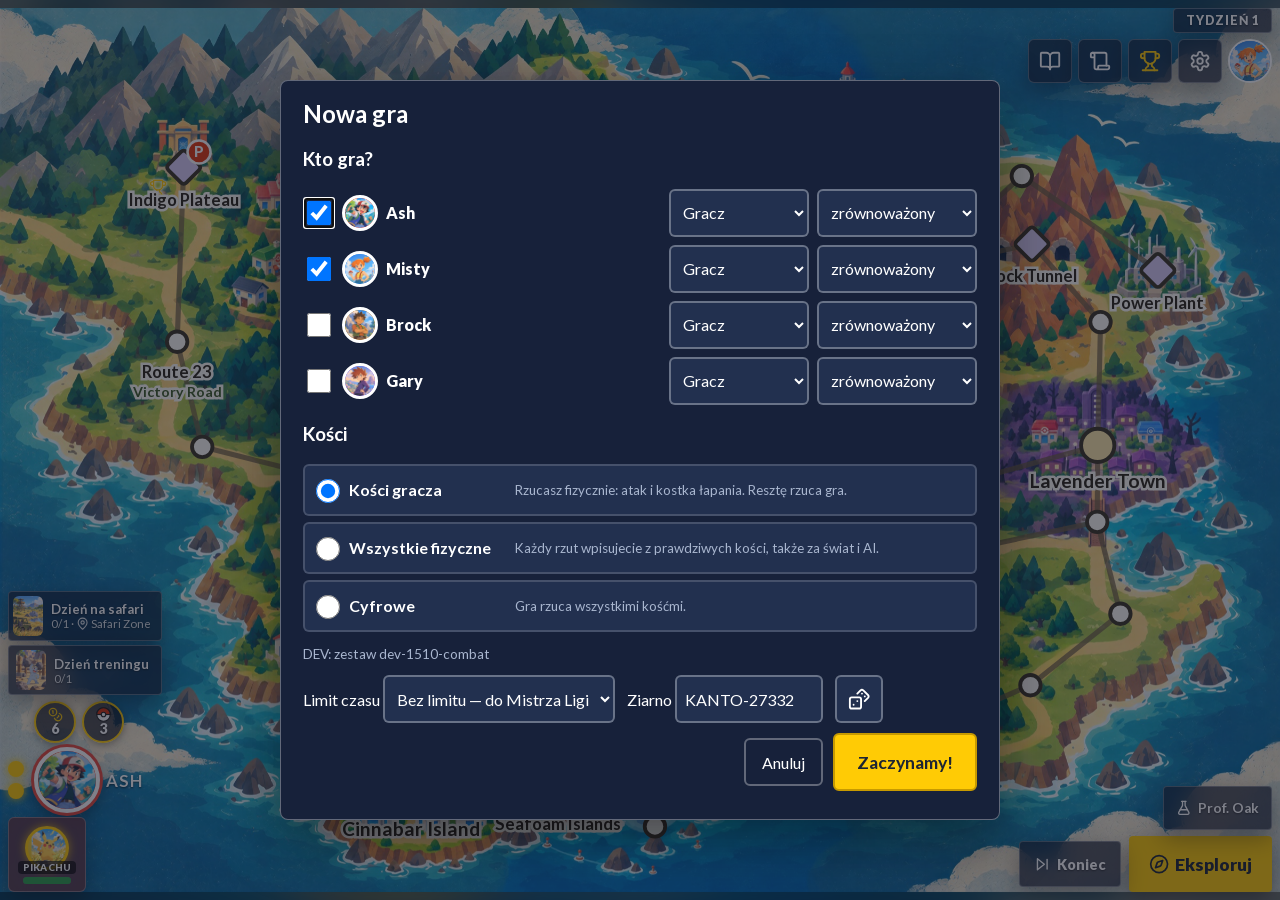
==== commit 038959aa: "Tablet build 54e5f22" ====
--- a/table.html
+++ b/table.html
@@ -2,6 +2,7 @@
 <html lang="pl">
 <head>
   <meta charset="utf-8">
+  <meta name="kanto-dev" content="combat">
   <meta name="robots" content="noindex, nofollow">
   <meta name="viewport" content="width=device-width, initial-scale=1, viewport-fit=cover">
   <meta name="theme-color" content="#111827">
@@ -24,6 +25,7 @@
   </main>
   <footer id="mat" class="mat" aria-label="Plansza gracza"></footer>
   <div id="toast" class="toast" role="status" hidden></div>
+  <div id="notice" class="notice-layer" role="alertdialog" aria-live="assertive" hidden></div>
 
   <dialog id="setup-dialog" class="sheet">
     <form id="setup-form" method="dialog">
@@ -32,6 +34,7 @@
       <div class="setup-players"></div>
       <h3>Kości</h3>
       <div class="setup-modes"></div>
+      <p class="small muted dev-pilots" hidden></p>
       <div class="setup-row">
         <label>Limit czasu <select name="timeLimit"></select></label>
         <label>Ziarno <input name="seed" size="14"></label>
@@ -54,7 +57,17 @@
       </select>
     </label>
     <label class="setting"><input type="checkbox" name="showOdds"> Pokaż szanse łapania (tryb testowy)</label>
+    <label class="setting"><input type="checkbox" name="duelHints" checked> Pojedynki: pokazuj przewagę typów na kartach</label>
     <p class="muted small">Ziarno gry: <code class="seed">—</code></p>
+    <p class="muted small build-label">Pokémon Kanto: Przygoda — Build 3.5 Combat MVP (nowe ataki i statusy) · <code class="build-id">54e5f22</code></p>
+    <p class="muted small">Ta gra: <b class="game-variant">—</b></p>
+    <!-- PLAYTEST_008 (review 15.10): only in a test scenario's tab (?scenario=…) — the iPad switches scenarios here; the family game never shows it.
+         Folded by default (Piotr 15.10): one line in ⚙️, a tap opens the list. -->
+    <details class="scenario-switch" hidden>
+      <summary>Scenariusze testowe</summary>
+      <p class="small muted">Każdy ma osobny zapis, gra rodzinna zostaje nietknięta. Dotknięcie zaczyna scenariusz od nowa.</p>
+      <div class="tool-links"></div>
+    </details>
     <p class="small save-status" hidden></p>
     <div class="row wrap">
       <button data-settings="new" class="primary">Nowa gra</button>
--- a/src/table/table.css
+++ b/src/table/table.css
@@ -14,6 +14,7 @@
   --c-blue: #1e6fd9;
   --c-purple: #7b3fc4;
   --c-magenta: #d6338a;
+  --c-green: #2e9d4a; /* Macro 01: the green Catch Die 4/6 (the same green as the 1 HP zone) */
   --radius: 8px;
   /* Build 2.4 · one look (Piotr): the whole UI like the player popup — dark navy panels,
      white text, yellow for the main buttons, green good, red bad. */
@@ -125,11 +126,31 @@
 .stage { position: relative; overflow: hidden; min-height: 0; }
 .board { position: absolute; inset: 0; background: #dfe8d2; }
 .board-svg { width: 100%; height: 100%; display: block; }
-.board .edge { stroke: #6f5f45; stroke-width: 4; stroke-linecap: round; opacity: 0.75; }
+/* Build 3.2 hotfix: the board art on its own layer under the SVG (board.js) — fitted like the viewBox */
+.board .board-art-img { position: absolute; inset: 0; width: 100%; height: 100%; object-fit: contain; object-position: 50% 50%; pointer-events: none; user-select: none; -webkit-user-drag: none; will-change: transform; }
+.board .board-art { visibility: hidden; }
+.board .edge { fill: none; stroke: #6f5f45; stroke-width: 4; stroke-linecap: round; opacity: calc(0.75 * var(--map-lines, 1)); }
 .board .edge.water { stroke: #2b7bd6; }
-.board .edge.water-locked { stroke-dasharray: 2 9; opacity: 0.45; }
-.board .edge.water-open { stroke: #1c6fe0; stroke-width: 6; opacity: 0.9; stroke-dasharray: none; }
+.board .edge.water-locked { stroke-dasharray: 2 9; opacity: calc(0.45 * var(--map-lines, 1)); }
+.board .edge.water-open { stroke: #1c6fe0; stroke-width: 6; opacity: calc(0.9 * var(--map-lines, 1)); stroke-dasharray: none; }
 .board .edge.active { stroke: #ffcb05; stroke-width: 8; opacity: 1; }
+.board .edge.shortcut { stroke: #7a4f22; stroke-dasharray: 12 7; opacity: calc(0.85 * var(--map-lines, 1)); }
+.board .edge.shortcut.active { stroke: #ffcb05; opacity: 1; }
+/* 3A-5 Underground Paths: drawn by the overlay (not on the board art). */
+.board .tunnel { cursor: pointer; }
+.board .tunnel-casing { fill: none; stroke: #fffdf5; stroke-width: 9; stroke-linecap: round; opacity: calc(0.75 * var(--map-lines, 1)); }
+.board .tunnel-line { fill: none; stroke: #5b3a1a; stroke-width: 4; stroke-dasharray: 9 7; stroke-linecap: round; opacity: var(--map-lines, 1); }
+.board .tunnel.active .tunnel-casing { stroke: #ffcb05; stroke-width: 12; opacity: 1; }
+.board .tunnel.active .tunnel-line { opacity: 1; }
+.board .tunnel.active .tunnel-line { stroke: #3b2410; }
+.board .tunnel-mark { color: #5b3a1a; }
+.board .tunnel-mark circle { fill: #fffdf5; stroke: #5b3a1a; stroke-width: 2.5; }
+.board .tunnel.active .tunnel-mark circle { fill: #ffe27a; }
+.board .tunnel-tag { font-size: 12px; font-weight: 800; fill: #3b2410; paint-order: stroke; stroke: #fffdf5; stroke-width: 4px; pointer-events: none; letter-spacing: 0.02em; }
+.board .tunnel-tag .sub { font-size: 12px; font-weight: 700; letter-spacing: 0; }
+.board .shortcut-mark { color: #7a4f22; pointer-events: none; }
+.board .shortcut-mark text { font-size: 11px; font-weight: 800; fill: #7a4f22; paint-order: stroke; stroke: #fffdf5; stroke-width: 4px; letter-spacing: 0.05em; }
+.board .shortcut-mark .ic { paint-order: stroke; filter: drop-shadow(0 0 2px #fff) drop-shadow(0 0 1px #fff); }
 .board .node { cursor: pointer; }
 .board .node .hit { fill: transparent; }
 .board .node .shape { fill: #fffdf5; stroke: #3b3324; stroke-width: 3; }
@@ -137,18 +158,36 @@
 .board .node.special .shape { fill: #d9cdf5; }
 .board .node.current .shape { stroke: #000; stroke-width: 5; }
 .board .node.closed .shape { fill: #ccc; }
+/* Ustawienia → Mapa (mapPrefs.js): how visible the markers are; a place you can move to or stand on stays fully visible */
+.board .node.city .shape, .board .node.town .shape, .board .node.special .shape { opacity: var(--map-cities, 1); }
+.board .node.route .shape { opacity: var(--map-routes, 1); }
+.board .node.legal .shape, .board .node.current .shape { opacity: 1; }
+.board:not(.route-names) .label.plain { display: none; }
 .board .node .halo { fill: rgba(255, 203, 5, 0.35); stroke: #ffcb05; stroke-width: 3; animation: halo 1.4s ease-in-out infinite; transform-box: fill-box; transform-origin: center; }
 @keyframes halo { 50% { transform: scale(1.18); opacity: 0.55; } }
-.board .label { font-size: 13px; font-weight: 700; text-anchor: middle; fill: #2b2418; paint-order: stroke; stroke: #fffdf5; stroke-width: 4px; pointer-events: none; }
-.board .label.big { font-size: 15px; }
+.board .label { font-size: calc(13px * var(--map-city-names, 1)); font-weight: 700; text-anchor: middle; fill: #2b2418; paint-order: stroke; stroke: #fffdf5; stroke-width: 4px; pointer-events: none; }
+.board .label.big { font-size: calc(15px * var(--map-city-names, 1)); }
+.board .node.route .label { font-size: calc(13px * var(--map-route-names, 1)); }
+.board .label .sub { font-size: calc(11px * var(--map-route-names, 1)); font-weight: 600; fill: #3d5a26; }
 .board .stop-mark circle { fill: #e3350d; stroke: #fff; stroke-width: 2; }
 .board .stop-mark text { fill: #fff; font-size: 11px; font-weight: 800; text-anchor: middle; pointer-events: none; }
 .board .gym-mark circle { fill: #fff; stroke: #6b5b3a; stroke-width: 2; }
 .board .gym-mark.earned circle { fill: #ffe27a; stroke: #c79a00; }
-.board .gym-mark, .board .league-mark, .board .target-mark { pointer-events: none; }
+.board .gym-mark, .board .league-mark, .board .target-mark, .board .rumour-mark { pointer-events: none; }
+.board .rumour-mark { color: #8a5a00; } .board .rumour-mark circle { fill: #fff3c4; stroke: #c98a00; stroke-width: 2; } /* PLAYTEST_006 C5: a heard rumour's start place */
 .board .gym-mark { color: #6b5b3a; } .board .gym-mark.earned { color: #7a5600; }
 .board .league-mark { color: #c79a00; } .board .target-mark { color: #d83a2e; }
 .board .league-mark .ic, .board .target-mark .ic { paint-order: stroke; filter: drop-shadow(0 0 2px #fff) drop-shadow(0 0 1px #fff); }
+/* M02-2: a place this player has searched (exploration fatigue) — footprints, no numbers */
+.board .tired-mark { pointer-events: none; color: #7a4f00; }
+.board .tired-mark rect { fill: #fff3cf; stroke: #c98a00; stroke-width: 1.5; }
+.board .tired-mark.lvl-2 { color: #8c2a12; }
+.board .tired-mark.lvl-2 rect { fill: #ffe3d6; stroke: #c2410c; }
+.scene-head .tag.tired, .tag.tired { background: #fff3cf; color: #7a4f00; border: 1px solid #c98a00; }
+.scene-head .tag.tired.lvl-2, .tag.tired.lvl-2 { background: #ffe3d6; color: #8c2a12; border-color: #c2410c; }
+.act-note.wary.tired { background: rgba(255, 196, 64, 0.16); border-color: #e0a526; color: #ffd27a; }
+.tired-marks { white-space: nowrap; }
+.tray.growth-moment.tired .tray-title { color: #7a4f00; }
 .board .rocket-mark .balloon { fill: #f1e7cf; stroke: #3a2c55; stroke-width: 2; }
 .board .rocket-mark .balloon-string { fill: none; stroke: #3a2c55; stroke-width: 1.5; }
 .board .rocket-mark circle { fill: #d6231d; }
@@ -357,6 +396,26 @@
 .growth-row .gpip.on { color: #f5a400; }
 .growth-row .ready-tag { margin-left: auto; background: #2e7d32; color: #fff; border-radius: 4px; padding: 0 5px; font-size: 0.9em; }
 .scene.growth-pick .pick-row { justify-content: center; }
+/* Macro 02 M02-1: a place's own Pokémon, and where to look for a species */
+.scene-head .tag.local { background: rgba(245,197,66,0.9); color: #2a2208; font-weight: 800; }
+.dt-where { margin: 8px 0 2px; display: flex; flex-wrap: wrap; gap: 6px; justify-content: center; align-items: center; font-size: 0.92rem; }
+.dt-where-title { font-weight: 700; margin-right: 2px; }
+.dt-where .where-place { min-height: 44px; padding: 4px 12px; border-radius: 22px; border: 2px solid var(--line-strong, rgba(255,255,255,0.35)); background: var(--surface-3, rgba(255,255,255,0.1)); color: inherit; font: inherit; cursor: pointer; display: inline-flex; align-items: center; gap: 4px; }
+.dt-where .where-place.home { background: rgba(245,197,66,0.92); border-color: #f5c542; color: #2a2208; font-weight: 800; }
+.dt-where .where-place.seen { opacity: 0.85; font-style: italic; }
+.dt-where .where-place.met { box-shadow: inset 0 0 0 2px rgba(255,255,255,0.6); }
+.dt-where .ic { vertical-align: -2px; }
+/* the place shown on the map (BoardView.locate): a pulsing ring + its name */
+.board .node .locate-ring { display: none; }
+.board .node.located .locate-ring { display: inline; fill: rgba(255,79,163,0.18); stroke: #ff4fa3; stroke-width: 5; animation: locate 0.9s ease-in-out 5; transform-box: fill-box; transform-origin: center; }
+.board .node.located .label, .board:not(.route-names) .node.located .label.plain { display: inline; font-weight: 800; }
+@keyframes locate { 50% { transform: scale(1.4); opacity: 0.4; } }
+/* Playtest 004 (DQ-107): who starts the battle */
+.scene.lead-pick .lp-foe { text-align: center; margin: 6px 0 2px; }
+.scene.lead-pick .lp-foe .roster-cards { margin: 4px 0; gap: 6px; }
+.scene.lead-pick .lp-foe .named-card.first { outline: 3px solid var(--gold, #f5c542); border-radius: var(--r-sm); }
+.scene.lead-pick .switch-panel { max-width: 920px; margin: 0 auto; }
+.scene.lead-pick .pick-row { justify-content: center; }
 .tray.growth-moment .tray-result { font-size: 1.3em; }
 .tray-item.stone small { color: #ffd866; }
 .lead-tag, .faint-tag { position: absolute; top: 30%; left: 50%; transform: translateX(-50%) rotate(-8deg); font-weight: 900; padding: 2px 8px; border-radius: 6px; }
@@ -393,14 +452,16 @@
 /* ---- dice ---------------------------------------------------------------------------- */
 .die { width: 74px; height: 74px; border-radius: var(--r-lg); display: grid; grid-template-rows: 1fr auto; place-items: center; box-shadow: inset 0 -5px 0 rgba(0,0,0,0.2), 0 6px 12px rgba(0,0,0,0.3); position: relative; margin: 6px auto; }
 .die.small { width: 38px; height: 38px; border-radius: 5px; margin: 0; }
-.die.d6 { background: #fff; display: block; padding: 10%; }
-.die.d6 .pips { display: grid; grid-template-columns: repeat(3, 1fr); grid-template-rows: repeat(3, 1fr); width: 100%; height: 100%; place-items: center; }
+.die.d6 { background: #fff; display: block; padding: 0; }
+/* the pips' margin is 10 % of the DIE (a padding in % is of the container: in the wide Explore tray it ate the whole die — blank) */
+.die.d6 .pips { display: grid; grid-template-columns: repeat(3, 1fr); grid-template-rows: repeat(3, 1fr); width: 80%; height: 80%; margin: 10%; place-items: center; }
 .die.d6 .pips i { width: 70%; aspect-ratio: 1; border-radius: 50%; }
 .die.d6 .pips i.on { background: #222; }
 .die.d6 .pips b { grid-column: 2; grid-row: 2; color: #222; font-size: 1.6rem; }
 .die.catch.c-blue { background: var(--c-blue); }
 .die.catch.c-purple { background: var(--c-purple); }
 .die.catch.c-magenta { background: var(--c-magenta); }
+.die.catch.c-green { background: var(--c-green); }
 .die.escape.e-red { background: var(--z-red); }
 .die.escape.e-yellow { background: var(--z-yellow); }
 .die.escape.e-green { background: var(--z-green); }
@@ -432,6 +493,16 @@
 .tray-result.good { color: var(--good-text); }
 .tray-result.bad { color: var(--bad-text); }
 .tray-result.r-rare { color: #8fb8ff; } .tray-result.r-superRare { color: #ff8cc6; }
+/* One Kanto day 14.10 (review): every control of the trade / duel / trophies scenes is a ≥ 44 px touch target */
+.trade-scene button, .trophies-scene button, .k-duel button { min-height: 44px; }
+.trophy-grid { display: grid; grid-template-columns: repeat(auto-fit, minmax(300px, 1fr)); gap: 12px; } .trophy-cat h3 { margin: 6px 0; } /* One Kanto day 14.10: achievements */
+.trophy { display: grid; grid-template-columns: 44px 1fr auto; gap: 8px; align-items: center; padding: 8px; border-radius: 12px; background: rgba(255,255,255,0.06); margin-bottom: 6px; opacity: 0.75; }
+.trophy.earned { opacity: 1; background: rgba(255,203,5,0.18); outline: 2px solid #ffcb05; } .trophy-icon { font-size: 1.6rem; text-align: center; } .trophy p { margin: 2px 0 0; } .trophy-state { font-weight: 800; white-space: nowrap; }
+.trade-sides { display: grid; grid-template-columns: 1fr 1fr; gap: 14px; } .trade-side h3 { display: flex; gap: 8px; align-items: center; } /* One Kanto day 14.10: trading */
+.trade-summary { text-align: center; font-size: 1.15rem; } .pick.chosen { outline: 3px solid var(--good-text, #2e9d4a); border-radius: 12px; } .tag.ok { background: rgba(46,157,74,0.85); color: #fff; }
+.scene-art { float: right; width: 112px; aspect-ratio: 3 / 4; object-fit: cover; border-radius: 10px; margin: 0 0 8px 12px; box-shadow: 0 2px 8px rgba(0,0,0,0.35); } /* PT006-12 card illustration */
+.book-card .scene-art { width: 64px; margin: 0 0 4px 8px; }
+.tray-note { font-size: 0.95rem; font-weight: 700; opacity: 0.8; margin-top: 2px; } /* PT006-01: the rolled rarity a place does not have */
 .tray .atk-row { background: var(--surface-2); color: var(--text); }
 .escape-moment { border-color: var(--bad); }
 .explore-flip { perspective: 600px; }
@@ -546,6 +617,16 @@
 .dex-btn { width: 100%; }
 
 /* ---- toast, dialogs -------------------------------------------------------------------------------- */
+/* PLAYTEST_007 stage 3: an IMPORTANT event — waits for „ROZUMIEM”, above the table and the result */
+.notice-layer { position: fixed; inset: 0; z-index: 70; display: grid; place-items: center; background: rgba(8, 12, 24, 0.55); padding: 16px; }
+.notice-layer[hidden] { display: none; }
+.notice-card { width: min(440px, 92vw); background: var(--surface, #1c2742); color: #fff; border: 3px solid #ffcb05; border-radius: 16px; padding: 18px 20px; box-shadow: 0 16px 40px rgba(0,0,0,0.5); display: grid; gap: 10px; text-align: center; }
+.notice-card .n-icon { font-size: 2.4rem; line-height: 1; }
+.notice-card h2 { margin: 0; font-size: 1.3rem; }
+.notice-card p { margin: 0; font-size: 1.05rem; line-height: 1.35; }
+.notice-card .n-where { font-weight: 800; }
+.notice-card .n-more { opacity: 0.75; font-size: 0.85rem; }
+.notice-card button { min-height: 56px; border-radius: 12px; border: none; background: #ffcb05; color: #1b1b1b; font-weight: 900; font-size: 1.1rem; }
 .toast { position: fixed; left: 50%; top: 76px; transform: translateX(-50%); background: var(--surface); border: 1px solid var(--line-strong); color: #fff; padding: 12px 18px; border-radius: var(--r); z-index: 60; max-width: 80vw; font-weight: 600; box-shadow: 0 8px 20px rgba(0,0,0,0.35); }
 dialog.sheet { border: 1px solid var(--line-strong); border-radius: var(--r-lg); padding: 18px 22px; width: min(720px, 94vw); background: var(--surface); color: var(--text); box-shadow: 0 20px 60px rgba(0,0,0,0.45); }
 dialog.sheet::backdrop { background: rgba(20,25,40,0.55); }
@@ -592,7 +673,7 @@
 .roster-slot.current .pcard { outline: 4px solid #ffcb05; outline-offset: 1px; }
 .roster-slot.down { opacity: 0.45; }
 .named-card { display: grid; justify-items: center; gap: 2px; }
-.named-card small { font-weight: 700; }
+.named-card small { font-weight: 700; display: inline-flex; align-items: center; gap: 4px; } /* the League member's token before the name */
 .switch-panel { background: var(--surface-2); color: var(--text); border-radius: var(--r); padding: 10px; box-shadow: 0 8px 20px rgba(0,0,0,0.35); }
 .switch-panel h3 { margin: 0; }
 /* Pickers in the middle of a battle: cards side by side (scroll if more), centred. */
@@ -679,6 +760,15 @@
 .hof-icon { font-size: 2rem; }
 .hof-holder { font-weight: 800; }
 .league-break-mark { text-align: center; font-size: 0.85rem; background: var(--surface-3); border-radius: 5px; padding: 4px; margin: 4px 0; }
+/* Build 3.3 B33-3: the chain of a gym / League v2 challenge — tokens, the beaten ones ticked */
+.chain-strip { display: flex; align-items: center; justify-content: center; gap: 4px; flex-wrap: wrap; margin: 4px 0; }
+.chain-step { position: relative; display: inline-flex; opacity: 0.55; border-radius: 50%; }
+.chain-step.now { opacity: 1; box-shadow: 0 0 0 3px var(--accent, #f5c542); }
+.chain-step.done { opacity: 0.8; }
+.chain-step i { position: absolute; right: -4px; bottom: -4px; font-style: normal; line-height: 1; }
+.chain-arrow { opacity: 0.6; }
+.challenge-break .next-up { display: flex; align-items: center; justify-content: center; gap: 8px; flex-wrap: wrap; margin: 6px 0; }
+.chain-preview .chain-stage b { display: inline-flex; align-items: center; gap: 6px; }
 .team-row.center { justify-content: center; flex-wrap: wrap; }
 /* actions always reachable without scrolling; roster in one row */
 .scene-actions { position: sticky; bottom: -14px; z-index: 3; padding: 10px 0 12px; background: linear-gradient(to bottom, rgba(23,33,58,0), var(--surface) 30%); }
@@ -906,7 +996,7 @@
 body.hud-overlay .stage { position: absolute; inset: 0; }
 body.hud-overlay .board { background: #0e2a44; }
 body.hud-overlay .board::before { filter: blur(26px) saturate(1.1) brightness(0.55); }
-body.hud-overlay.table-open .board .board-svg { filter: brightness(0.5) saturate(0.85) blur(2px); transition: filter 0.25s; }
+body.hud-overlay.table-open .board .board-svg, body.hud-overlay.table-open .board .board-art-img { filter: brightness(0.5) saturate(0.85) blur(2px); transition: filter 0.25s; }
 body.hud-overlay .glass { background: color-mix(in srgb, var(--pc, #1f2a44) 34%, var(--glass)); -webkit-backdrop-filter: blur(12px) saturate(1.3); backdrop-filter: blur(12px) saturate(1.3); border: 1px solid rgba(255,255,255,0.28); box-shadow: 0 8px 24px rgba(0,0,0,0.35); color: #fff; text-shadow: 0 1px 2px rgba(0,0,0,0.5); }
 body.hud-overlay .glass-strong { background: color-mix(in srgb, var(--pc, #1f2a44) 24%, rgba(12,16,28,0.93)); -webkit-backdrop-filter: blur(8px); backdrop-filter: blur(8px); border: 1px solid rgba(255,255,255,0.22); box-shadow: 0 24px 60px rgba(0,0,0,0.5); color: #fff; }
 
@@ -926,9 +1016,15 @@
 body.hud-overlay .hud-bl { position: fixed; left: calc(var(--mx, 0px) + 8px); bottom: max(8px, env(safe-area-inset-bottom)); }
 body.hud-overlay .hud-br { position: fixed; right: calc(100vw - var(--mx, 0px) - var(--mw, 100vw) + 8px); bottom: max(8px, env(safe-area-inset-bottom)); }
 body.hud-overlay .fab { display: grid; justify-items: end; gap: 6px; }
-body.hud-overlay .fab-chips { display: flex; gap: 6px; flex-wrap: wrap; justify-content: flex-end; max-width: 330px; }
+/* wrap-reverse: the full row of chips sits right above Koniec / Eksploruj and a
+   short second row on top of it, so the corner reaches no higher into the map
+   than it must (DQ-96 board: Route 14 above a gym city's three chips). */
+body.hud-overlay .fab-chips { display: flex; gap: 6px; flex-wrap: wrap-reverse; justify-content: flex-end; max-width: 330px; }
 body.hud-overlay .chip { border-radius: var(--r-sm); padding: 0 12px; min-height: 44px; font-weight: 700; font-size: 0.85rem; white-space: nowrap; }
 body.hud-overlay .fab-row { display: flex; gap: 8px; align-items: center; }
+/* PLAYTEST_007 stage 1: a quest's step where the player stands — the action (yellow) or why not yet (a short line) */
+body.hud-overlay .chip.quest-act { background: #ffcb05; color: var(--ink); text-shadow: none; }
+body.hud-overlay .chip.quest-why { white-space: normal; text-align: left; display: flex; align-items: center; padding: 6px 10px; font-size: 0.8rem; line-height: 1.25; max-width: 330px; }
 body.hud-overlay .fab-main { min-height: 56px; padding: 0 20px; border-radius: var(--r-sm); border: none; background: #ffcb05; color: var(--ink); font-weight: 900; font-size: 1.1rem; box-shadow: 0 8px 22px rgba(0,0,0,0.4); }
 body.hud-overlay .fab-end { min-height: 46px; padding: 0 14px; border-radius: var(--r-sm); font-weight: 800; font-size: 0.9rem; }
 body.hud-overlay .fab-end.now { background: #ffcb05; color: var(--ink); text-shadow: none; }
@@ -949,7 +1045,8 @@
 body.hud-overlay .team-grid { display: grid; grid-template-columns: repeat(3, 1fr); gap: 10px; }
 body.hud-overlay .tg-cell { border-radius: var(--r-lg); cursor: pointer; }
 body.hud-overlay .tg-cell.empty { display: grid; place-items: center; height: clamp(170px, 29vh, 270px); border: 2px dashed rgba(255,255,255,0.3); color: rgba(255,255,255,0.6); font-size: 0.8rem; }
-body.hud-overlay .tg-cell .pcard.fa { --w: 100%; width: 100%; height: clamp(170px, 29vh, 270px); aspect-ratio: auto; }
+/* Piotr 12.10.2026: every card the same 3 : 4 format, the team's too (its crops are set for that frame) */
+body.hud-overlay .tg-cell .pcard.fa { --w: min(100%, calc(clamp(170px, 29vh, 270px) * 0.75)); width: var(--w); height: auto; aspect-ratio: 3 / 4; margin: 0 auto; }
 body.hud-overlay .popup aside { display: grid; gap: 10px; align-content: start; }
 body.hud-overlay .mq-col { display: grid; gap: 8px; }
 body.hud-overlay .it-grid { display: grid; grid-template-columns: repeat(3, 1fr); gap: 6px; }
@@ -979,7 +1076,12 @@
 .pcard.fa .fa-hp i:not(.on) { color: rgba(255,255,255,0.65); }
 .pcard.fa .fa-hp { white-space: nowrap; }
 .pcard.fa.size-s .fa-hp, .pcard.fa.size-xs .fa-hp { letter-spacing: 0; font-size: 0.66rem; }
-.pcard.fa .fa-types { white-space: nowrap; }
+.pcard.fa .fa-types { white-space: nowrap; flex: none; }
+/* PT006-08: many hearts never push ⚔ out of the card — the hearts shrink and wrap, the attack keeps its place */
+.pcard.fa .fa-hp { flex: 1 1 auto; min-width: 0; display: flex; flex-wrap: wrap; align-items: center; row-gap: 1px; }
+.pcard.fa .fa-hp.many { display: grid; grid-template-columns: repeat(var(--hc), auto); justify-content: start; } /* 7+ hearts: two even rows */
+.pcard.fa .fa-hp.many .ic { width: 0.85em; height: 0.85em; }
+.pcard.fa.size-xs .fa-hp.many .ic { width: 0.75em; height: 0.75em; }
 .pcard.fa .fa-out { position: absolute; left: 50%; top: 44%; transform: translate(-50%, -50%) rotate(-8deg); background: #c0392b; color: #fff; font-weight: 900; border-radius: var(--r-sm); padding: 3px 12px; font-size: 0.85rem; }
 .pcard.fa.size-xs .fa-chip.rarity, .pcard.fa.size-xs .fa-types b { display: none; }
 .pcard.fa.size-xs .fa-top { padding: 4px 5px 10px; }
@@ -997,7 +1099,9 @@
 body.hud-overlay .table-layer.wide { width: min(1160px, 98vw); }
 body.hud-overlay .overlay-layer { position: fixed; inset: 0; z-index: 40; border-radius: 0; }
 body.hud-overlay .overlay-layer.over-table { left: 0; width: auto; }
-body.hud-overlay .rocket-pin { position: fixed; right: calc(100vw - var(--mx, 0px) - var(--mw, 100vw) + 8px); top: calc(var(--my, 0px) + var(--mh, 100vh) * 0.58); bottom: auto; left: auto; z-index: 20; }
+/* DQ-96 board (Kanto_Map_NoLabel): the open sea off the west coast, below
+   Route 22 and above the player widget — no place, no name under it. */
+body.hud-overlay .rocket-pin { position: fixed; left: calc(var(--mx, 0px) + 8px); top: calc(var(--my, 0px) + var(--mh, 100vh) * 0.56); bottom: auto; right: auto; z-index: 20; }
 body.hud-overlay .rocket { display: flex; gap: 8px; align-items: center; border-radius: var(--r); padding: 4px 12px 4px 8px; min-height: 48px; --pc: #c0392b; text-align: left; font: inherit; color: #fff; }
 body.hud-overlay .rocket .rk-icon { font-size: 1.3rem; }
 body.hud-overlay .rocket span { display: grid; line-height: 1.15; }
@@ -1072,6 +1176,34 @@
 .dice-setting legend { font-weight: 900; padding: 0 6px; }
 .dice-setting .mode-opt { grid-template-columns: 32px 210px 1fr; }
 .dice-setting p { margin: 2px 4px 0; }
+/* Ustawienia → Mapa (mapPrefs.js) */
+.map-setting { border: 2px solid #e2d6b8; border-radius: var(--r); display: grid; gap: 4px; margin: 0 0 10px; padding: 6px 8px 8px; }
+.map-setting legend { font-weight: 900; padding: 0 6px; }
+.map-opt { display: grid; grid-template-columns: 210px 1fr 56px; gap: 10px; align-items: center; min-height: 44px; }
+.map-opt input[type="range"] { width: 100%; min-height: 32px; accent-color: #ffcb05; }
+.map-opt output { font-weight: 800; text-align: right; font-variant-numeric: tabular-nums; }
+.map-opt.check { grid-template-columns: 32px 1fr; }
+.map-opt.check input { width: 24px; height: 24px; }
+.map-setting .row { margin-top: 4px; }
+.map-setting p { margin: 2px 4px 0; }
+/* Ustawienia → Narzędzia twórcy (local server only; the family build cuts it out) */
+.dev-tools { border: 2px dashed #c9b98f; border-radius: var(--r); margin: 12px 0 0; padding: 6px 8px 8px; }
+.dev-tools legend { font-weight: 900; padding: 0 6px; }
+.dev-tools .tool-links { display: flex; flex-wrap: wrap; gap: 6px; }
+.dev-tools .tool-links .button-link { min-height: 44px; display: inline-flex; align-items: center; }
+/* PLAYTEST_008: the test scenarios, in a scenario's tab only (settings) — folded until tapped */
+.scenario-switch { border: 2px dashed #c9b98f; border-radius: var(--r); margin: 0 0 12px; padding: 0 8px; }
+.scenario-switch summary { min-height: 44px; display: flex; align-items: center; font-weight: 900; cursor: pointer; }
+.scenario-switch summary { list-style: none; }
+.scenario-switch summary::-webkit-details-marker { display: none; }
+.scenario-switch summary::before { content: '▸'; margin-right: 8px; font-size: 1.5em; line-height: 1; }
+.scenario-switch[open] summary::before { content: '▾'; }
+.scenario-switch[open] { padding-bottom: 8px; }
+.scenario-switch .tool-links { display: flex; flex-wrap: wrap; gap: 6px; }
+.scenario-switch .tool-links .button-link { min-height: 44px; display: inline-flex; align-items: center; }
+.scenario-switch .tool-links .button-link.current { outline: 2px solid currentColor; }
+.dev-tools p { margin: 6px 4px 0; }
+@media (max-width: 640px) { .map-opt { grid-template-columns: 1fr 56px; } .map-opt span { grid-column: 1 / -1; } }
 /* Trainer portraits (Build 2.3): small, over the class icon (fallback) */
 .tr-portrait { position: relative; width: 56px; height: 56px; flex: none; display: grid; place-items: center; border-radius: var(--r); background: rgba(255,255,255,0.85); box-shadow: inset 0 0 0 2px rgba(0,0,0,0.08); overflow: hidden; }
 .tr-portrait .art-icon { font-size: 2rem; }
@@ -1101,6 +1233,9 @@
 .atk-math .atk-mod { font-size: 0.95rem; }
 .battle-actions { display: grid; gap: 8px; }
 .battle-actions .act-attack { min-height: 56px; font-size: 1.15rem; font-weight: 900; border-radius: var(--r); }
+/* bonus 2, 14.10 (rules.signatureMoves): the line's move next to Atakuj; the detail's move line */
+.battle-actions .act-move { min-height: 48px; font-weight: 800; border-radius: var(--r); border: 2px solid #ffcb05; background: rgba(255, 203, 5, 0.16); }
+.battle-actions .act-move small { font-weight: 600; opacity: 0.85; } .detail .dt-move { margin: 6px 0; font-size: 0.95rem; }
 .battle-actions .act-run { min-height: 46px; display: flex; align-items: center; justify-content: center; gap: 6px; border-radius: var(--r); }
 .battle-actions .act-run small { font-size: 0.72rem; opacity: 0.85; }
 .battle-actions .thinking { text-align: center; opacity: 0.85; }
@@ -1181,13 +1316,18 @@
 .pcard.fa.fam .fa-row.next .fa-name { font-size: 0.74rem; }
 .pcard.fa.fam .fa-row.next .fa-edit { top: auto; bottom: 0; }
 .pcard.fa.fam .fa-row.cur .fa-edit { top: 28px; }
+/* Studio card art 14.10 (rules.eeveeBranch): Eevee's three forms side by side under it */
+.pcard.fa.fam.branch .fa-row.cur { flex: 7; } .pcard.fa.fam.branch .fa-row.branch-row { flex: 3; display: grid; grid-template-columns: repeat(3, 1fr); gap: 2px; border-top: 2px solid rgba(255,255,255,0.5); }
+.pcard.fa.fam.branch .fa-branch { position: relative; overflow: hidden; } .pcard.fa.fam.branch .fa-branch .fa-art { position: absolute; inset: 0; filter: grayscale(0.85) brightness(0.6); }
+.pcard.fa.fam.branch .fa-branch.ready .fa-art { filter: none; } .pcard.fa.fam.branch .fa-bname { position: absolute; left: 2px; right: 2px; bottom: 2px; font-size: 0.58rem; font-weight: 800; color: #fff; text-shadow: 0 1px 2px #000; white-space: nowrap; overflow: hidden; text-overflow: ellipsis; }
+.pcard.fa.fam.branch .fa-branch .fa-edit { top: 0; right: 0; }
 
 /* Battle: the balls on tiles coloured like their Catch Die, the count under them */
 .ball-row { display: flex; gap: 12px; justify-content: center; }
 .table-layer .ball-tile { width: 76px; min-height: 84px; padding: 6px 0 4px; display: grid; justify-items: center; align-content: center; gap: 2px; border-radius: var(--r-lg); border: 3px solid rgba(255,255,255,0.9); background: #555; box-shadow: inset 0 -5px 0 rgba(0,0,0,0.25), 0 4px 10px rgba(0,0,0,0.35); touch-action: none; }
 /* over the generic `.table-layer button:not(…)` white */
 body .table-layer .battle-actions button.ball-tile { background: #555; }
-body .table-layer .battle-actions button.ball-tile.c-blue { background: var(--c-blue); } body .table-layer .battle-actions button.ball-tile.c-purple { background: var(--c-purple); } body .table-layer .battle-actions button.ball-tile.c-magenta { background: var(--c-magenta); }
+body .table-layer .battle-actions button.ball-tile.c-blue { background: var(--c-blue); } body .table-layer .battle-actions button.ball-tile.c-purple { background: var(--c-purple); } body .table-layer .battle-actions button.ball-tile.c-magenta { background: var(--c-magenta); } body .table-layer .battle-actions button.ball-tile.c-green { background: var(--c-green); }
 .ball-tile .count { color: #fff; font-size: 1.05rem; font-weight: 900; line-height: 1; text-shadow: 0 1px 2px rgba(0,0,0,0.6); }
 .ball-tile .odds { color: #fff; font-size: 0.72rem; font-weight: 900; line-height: 1; padding: 2px 6px; border-radius: var(--r-sm); background: rgba(0,0,0,0.35); }
 .ball-tile.muted { opacity: 0.4; }
@@ -1195,6 +1335,9 @@
 .die-wrap { position: relative; display: inline-block; flex: none; }
 .die-bonus { position: absolute; right: -12px; bottom: -6px; font-size: 0.85rem; font-weight: 900; line-height: 1; padding: 3px 5px; border-radius: var(--r-sm); color: #fff; box-shadow: 0 0 0 2px #fff; }
 .die-bonus.good { background: #2e9d4a; } .die-bonus.bad { background: #c0392b; }
+/* PLAYTEST_007 2C: the type on its own chip in the dice row — the battle card's form (icon ±N) */
+.type-chip { display: inline-flex; align-items: center; gap: 3px; margin-left: 16px; padding: 2px 8px; border-radius: var(--r-sm); font-weight: 900; font-size: 0.85rem; color: #fff; box-shadow: 0 0 0 2px #fff; }
+.type-chip.good { background: #2e9d4a; } .type-chip.bad { background: #c0392b; }
 .exchange-area .atk-math { gap: 8px; }
 .exchange-area .atk-math .op { font-size: 1rem; margin-left: 6px; }
 .exchange-area .atk-math .atk-total { font-size: 1.2rem; }
@@ -1253,6 +1396,22 @@
 .icon-btn .ic { width: 1em; height: 1em; }
 .dt-arrow-icon .ic { width: 1em; height: 1em; }
 
+/* ==== Gameplay P1 (schema 15): Leczenie / Sklep, selling, free healing, Oak's Box, wary Pokémon ==== */
+.chip small, .dock-btn small { font-size: 0.72em; font-weight: 700; opacity: 0.85; margin-left: 4px; padding: 1px 5px; border-radius: var(--r-sm); background: rgba(255,255,255,0.14); }
+.scene.shop h3 { margin: 10px 0 4px; font-size: 1rem; }
+.scene.shop h3 small { font-weight: 600; color: var(--muted); }
+.shop-tray.sell { border-style: solid; border-color: var(--line); padding: 10px; }
+.tray-item.sell { min-height: 118px; min-width: 116px; }
+.price-tag.sell { background: var(--good); color: #fff; }
+.act-note.wary { display: flex; gap: 6px; align-items: center; justify-content: center; margin-bottom: 8px; background: rgba(216,58,46,0.2); border-color: var(--bad); color: var(--bad-text); }
+.pick.done { opacity: 0.8; }
+.pick .act-note { max-width: 170px; }
+body.hud-overlay .popup .pop-box.box .box-row { display: flex; flex-wrap: wrap; gap: 6px; }
+.box-mon { min-height: 0; padding: 4px 2px; background: transparent; border: 1px solid var(--line); border-radius: var(--r); }
+.scene.box-pick .box-new { display: flex; gap: 16px; align-items: center; justify-content: center; margin: 8px 0 12px; }
+.scene.box-pick .box-new p { font-size: 1.1rem; margin: 0 0 10px; }
+.scene.box-pick h3 { text-align: center; margin: 4px 0; }
+
 /* ==== Build 2.5.1: the opponent's team as tokens (Piotr: how many, which) ==== */
 .side.theirs .roster { display: grid; justify-items: center; gap: 4px; margin-top: 6px; }
 .roster-title { font-size: 0.72rem; font-weight: 800; letter-spacing: 0.04em; color: var(--muted); text-transform: uppercase; }
@@ -1316,3 +1475,207 @@
     transform: translate(calc(var(--fx, 0.5) * -100%), calc(var(--fy, 0.4) * -100%)) scale(var(--k, 1));
   }
 }
+
+/* ==== Wild-encounter slice (09.10.2026): temperament, the Catch Die now, the full team ==== */
+.side.theirs .wild-info { display: grid; justify-items: center; gap: 6px; margin-top: 8px; }
+.wild-info .temper { display: grid; grid-template-columns: auto auto; column-gap: 6px; align-items: center; justify-content: center; padding: 4px 10px; border-radius: var(--r); border: 2px solid var(--line); background: rgba(255,255,255,0.08); }
+.wild-info .temper .ic { grid-row: span 2; width: 1.3em; height: 1.3em; }
+.wild-info .temper b { font-size: 0.8rem; font-weight: 900; letter-spacing: 0.04em; }
+.wild-info .temper small { font-size: 0.66rem; font-weight: 700; color: var(--muted); }
+.wild-info .temper.t-aggressive { border-color: var(--bad); }
+.wild-info .temper.t-aggressive .ic { color: var(--bad-text); }
+.wild-info .temper.t-skittish { border-color: #8fd3ff; }
+.wild-info .temper.t-skittish .ic { color: #8fd3ff; }
+.wild-info .catch-now { display: flex; align-items: center; gap: 6px; padding: 4px 10px 4px 8px; border-radius: var(--r); border: 2px solid rgba(255,255,255,0.9); color: #fff; box-shadow: inset 0 -4px 0 rgba(0,0,0,0.25); }
+.wild-info .catch-now.c-blue { background: var(--c-blue); } .wild-info .catch-now.c-purple { background: var(--c-purple); } .wild-info .catch-now.c-magenta { background: var(--c-magenta); } .wild-info .catch-now.c-green { background: var(--c-green); }
+.wild-info .catch-now small { font-size: 0.66rem; font-weight: 900; letter-spacing: 0.06em; opacity: 0.9; }
+.wild-info .catch-now .cn-die { font-size: 1.05rem; font-weight: 900; padding: 1px 7px; border-radius: var(--r-sm); background: rgba(0,0,0,0.3); }
+.wild-info .catch-now .cn-reroll { display: inline-flex; align-items: center; gap: 3px; font-size: 0.66rem; font-weight: 900; }
+.wild-info .catch-now .ic { color: #fff; }
+.ball-tile .reroll-tag { display: inline-flex; color: #fff; line-height: 1; }
+.ball-tile .reroll-tag .ic { width: 0.95em; height: 0.95em; }
+.act-note.full-team { display: flex; gap: 8px; align-items: center; justify-content: center; margin-bottom: 8px; text-align: left; }
+.act-note.full-team .ic { flex: none; width: 1.3em; height: 1.3em; }
+.act-note.full-team b { display: block; font-weight: 900; }
+.catch-prep .act-note.full-team { margin: 4px 0 8px; }
+
+/* ==== 3A-3: the gym's thematic item (reward v2) ==== */
+.gym-card .rewards .reward-item { display: inline-flex; align-items: center; gap: 4px; }
+.result-banner .item-fly { display: inline-grid; justify-items: center; gap: 4px; margin: 6px 10px 0; }
+.result-banner .item-fly b { font-size: 0.85rem; }
+
+/* ==== 3A-4: the Team Rocket plot clock ==== */
+.plot-card .plot-clock { display: flex; align-items: center; gap: 6px; margin: 4px 0; padding: 3px 8px; border-radius: var(--r); background: rgba(216,58,46,0.18); border: 1px solid var(--bad); font-size: 0.8rem; }
+.plot-card .plot-clock .ic { color: var(--bad-text); }
+
+/* ==== Phase 3B Macro 01 ==== */
+/* Leaving a battle asks first (the child's accidental „Uciekaj”). */
+.leave-confirm h3 { font-size: 1.35rem; letter-spacing: 0.02em; }
+.leave-confirm .row { gap: 14px; }
+/* Professor Oak's lab in Pallet Town: the kit, the job running, the two jobs. */
+.scene.oak .oak-kit, .scene.oak .oak-away { display: flex; align-items: center; gap: 12px; padding: 10px 14px; border-radius: var(--r); background: rgba(255,255,255,0.08); margin: 8px 0; }
+.scene.oak .oak-kit { border: 2px solid #ffcb05; }
+.scene.oak .oak-kit .ic, .scene.oak .oak-away .ic { width: 28px; height: 28px; flex: none; }
+.scene.oak .oak-kit p { margin: 2px 0 0; }
+.scene.oak .oak-kit > div { flex: 1; }
+.scene.oak .oak-jobs { display: grid; grid-template-columns: repeat(2, minmax(0, 1fr)); gap: 12px; margin: 10px 0; }
+.scene.oak .oak-job { padding: 12px 14px; border-radius: var(--r); background: rgba(255,255,255,0.08); text-align: center; }
+.scene.oak .oak-job h3 { margin: 0 0 4px; }
+.scene.oak .oak-job p { margin: 2px 0; }
+.scene.oak .oak-job .reward { font-weight: 800; }
+.scene.oak .oak-job.muted { opacity: 0.6; }
+.scene.oak .oak-job small { display: block; margin-top: 6px; opacity: 0.85; }
+.scene.oak-pick .pick small { display: block; text-align: center; opacity: 0.8; margin: 2px 0 4px; }
+.pop-box.oak-away .box-row { gap: 6px; }
+
+/* ==== Character portrait tokens (tokens.js, ChatGPT 11.10.2026 16:08) ====
+   One round token per person: the portrait (square source, masked to a circle)
+   over a fallback of the same size — so a missing portrait never moves anything. */
+.ctoken { position: relative; display: inline-grid; place-items: center; flex: none; border-radius: 50%; overflow: hidden; background: var(--tc, #2a3352); color: #fff; font-weight: 900; box-shadow: 0 0 0 2px #fff, 0 2px 6px rgba(0,0,0,0.35); vertical-align: middle; }
+.ctoken.ringed { box-shadow: 0 0 0 2px #fff, 0 0 0 4px var(--ring), 0 2px 6px rgba(0,0,0,0.35); }
+.ctoken.ct-xs { width: 28px; height: 28px; font-size: 0.85rem; }
+.ctoken.ct-s { width: 36px; height: 36px; font-size: 1.05rem; }
+.ctoken.ct-m { width: 56px; height: 56px; font-size: 1.6rem; }
+.ctoken.ct-l { width: 72px; height: 72px; font-size: 2rem; }
+.ctoken.ct-xl { width: 96px; height: 96px; font-size: 2.6rem; }
+.ctoken .ct-initial { text-shadow: 0 1px 2px rgba(0,0,0,0.4); }
+.ctoken .art-icon { font-size: 0.9em; display: grid; place-items: center; }
+.ctoken .art-icon .ic { width: 55%; height: 55%; }
+.ctoken:has(.ct-sprite) { background: #f4f1e8; color: #3b2410; }
+.ctoken .ct-sprite { position: absolute; inset: 0; width: 100%; height: 100%; object-fit: cover; object-position: 50% 20%; image-rendering: pixelated; }
+.ctoken .ct-art, .hero-token .ct-art { position: absolute; inset: 0; width: 100%; height: 100%; object-fit: cover; border-radius: 50%; }
+.ctoken.has-art > .ct-initial, .ctoken.has-art > .art-icon { visibility: hidden; }
+.hero-token { position: relative; overflow: hidden; }
+.hero-token.has-art > .ct-initial { visibility: hidden; }
+.card-owner.with-token { display: inline-flex; align-items: center; gap: 8px; padding: 2px 12px 2px 2px; border-radius: 999px; }
+.scene-head .ctoken { margin-right: 4px; }
+.trainer-card .ctoken { margin-right: 4px; }
+.board .pawn-ring { stroke: #fff; stroke-width: 2; }
+.board [data-pawn] .pawn-face { stroke: none; } /* the colour band around the portrait stays visible */
+/* the small player badges carry the same portrait (setup, results, the wallet line, the other players' buttons) */
+.avatar { position: relative; overflow: hidden; } /* .sys-player stays unclipped: the champion crown sits over its edge */
+.avatar .ct-art, body.hud-overlay .sys-player .ct-art { position: absolute; inset: 0; width: 100%; height: 100%; object-fit: cover; border-radius: 50%; }
+.avatar.has-art > .ct-initial, body.hud-overlay .sys-player.has-art > .ct-initial { visibility: hidden; }
+
+/* Build 3.3 E1: the printed power class on a card — filled dots, then the empty ones */
+.fa-class { font-size: 0.62em; letter-spacing: -0.5px; color: #ffd84a; text-shadow: 0 0 2px #000; margin-right: 4px; white-space: nowrap; }
+.fa-class i { font-style: normal; color: rgba(255, 255, 255, 0.35); }
+
+/* Build 3.3 E3: the quest book */
+.book-cards { display: flex; flex-wrap: wrap; gap: 10px; justify-content: center; margin: 6px 0; }
+/* PLAYTEST_007 stage 1: the quest's „what now?” — go (an action here), wait (why not yet) */
+.book-now { margin: 6px 0 4px; padding: 6px 8px; border-radius: 8px; font-weight: 800; font-size: 0.9rem; background: rgba(255,255,255,0.08); }
+.book-now.go { background: #ffcb05; color: var(--ink, #1b1b1b); }
+.book-now.wait { border-left: 4px solid #f5a623; }
+.book-why { opacity: 0.85; font-weight: 700; }
+.book-card { background: var(--surface-2, #22304f); border-radius: 10px; padding: 10px 12px; width: min(330px, 100%); }
+.book-card.ready { box-shadow: 0 0 0 3px #f4c430; }
+.book-card.offer { opacity: 0.95; border: 1px dashed rgba(255, 255, 255, 0.3); }
+.book-head { display: flex; flex-direction: column; margin-bottom: 4px; }
+.book-head small { opacity: 0.75; }
+.book-steps { margin: 4px 0; padding-left: 18px; }
+.book-steps li.done { opacity: 0.7; }
+.book-reward, .book-key { font-size: 0.9em; margin: 4px 0; }
+
+/* Build 3.3 E5: a gym's trial (pilot) */
+.trial-box { background: rgba(255, 255, 255, 0.06); border-radius: 8px; padding: 6px 10px; margin: 6px 0; }
+.trial-box.done { box-shadow: inset 0 0 0 2px #4caf50; }
+
+/* EREV-02: what giving up a quest means */
+.book-drop { font-size: 0.85em; margin: 2px 0 0; }
+
+/* EREV UI: the quest book in the corner — a dot when something can be done here */
+body.hud-overlay .sq.book-btn { position: relative; }
+.sq-dot { position: absolute; top: 4px; right: 4px; width: 10px; height: 10px; border-radius: 50%; background: #ffcb05; box-shadow: 0 0 0 2px rgba(0, 0, 0, 0.35); }
+
+/* ==== PLAYTEST_007 stage 4: the Trainer Journal (Dziennik Trenera) ==== */
+.journal .scene-head { flex-wrap: wrap; }
+.j-limits { opacity: 0.8; font-weight: 700; flex-basis: 100%; }
+.j-tabs { display: flex; flex-wrap: wrap; gap: 6px; margin: 4px 0 10px; }
+.j-tab { min-height: 44px; padding: 0 14px; border-radius: var(--r-sm); border: 1px solid rgba(255,255,255,0.25); background: rgba(255,255,255,0.06); color: inherit; font-weight: 800; }
+.j-tab.on { background: #ffcb05; color: var(--ink, #1b1b1b); border-color: #ffcb05; }
+.j-tab small { opacity: 0.75; margin-left: 2px; }
+.j-meta { display: flex; flex-wrap: wrap; gap: 6px; align-items: center; margin: 4px 0; }
+.j-status { font-size: 0.72rem; font-weight: 900; letter-spacing: 0.04em; padding: 3px 8px; border-radius: 999px; background: rgba(255,255,255,0.14); }
+.j-status.s-ready { background: #ffcb05; color: #1b1b1b; }
+.j-status.s-inProgress { background: #2e7dd7; }
+.j-status.s-heard, .j-status.s-available { background: #6c4bd1; }
+.j-status.s-completed { background: #2e9d4a; }
+.j-status.s-abandoned { background: #7a7f8c; }
+.j-place { min-height: 44px; padding: 0 12px; border-radius: var(--r-sm); border: 1px solid rgba(255,255,255,0.3); background: rgba(255,255,255,0.08); color: inherit; font-weight: 800; }
+.j-place.any { display: inline-flex; align-items: center; min-height: 0; border: none; background: none; opacity: 0.85; }
+.book-card.done-card.gave-up { opacity: 0.75; }
+button.danger { border-color: #c0392b !important; color: #ffb4ab !important; }
+.journal-detail .j-detail { display: grid; grid-template-columns: minmax(180px, 38%) 1fr; gap: 16px; align-items: start; }
+.journal-detail .j-art { width: 100%; aspect-ratio: 3 / 4; object-fit: cover; border-radius: 14px; box-shadow: 0 6px 18px rgba(0,0,0,0.4); }
+.journal-detail .j-art.fallback { display: grid; place-items: center; font-size: 4rem; background: rgba(255,255,255,0.06); }
+.journal-detail .j-desc { font-size: 1.05rem; line-height: 1.4; margin: 4px 0; }
+.j-objectives { margin: 6px 0; padding-left: 22px; display: grid; gap: 6px; }
+.j-obj { line-height: 1.35; }
+.j-obj.done, .j-obj.past { opacity: 0.7; }
+.j-obj.later { opacity: 0.55; }
+.j-obj.now { font-weight: 800; }
+.j-obj .j-place { min-height: 36px; margin-left: 6px; }
+@media (max-width: 760px) { .journal-detail .j-detail { grid-template-columns: 1fr; } .journal-detail .j-art { max-width: 220px; justify-self: center; } }
+/* PLAYTEST_008 (Piotr 15.10): ONE tile for every activity of the Journal — the full card art on the left (3 : 4), the
+   same rows on the right, as tall as the card; the kind in the frame's colour (top-left corner), the status top right
+   (green „Aktywna”). Misja blue · Karta misji teal · Wyprawa orange · Plotka violet · finished / given up grey. */
+.j-tiles { display: grid; grid-template-columns: repeat(auto-fill, minmax(min(100%, 460px), 1fr)); gap: 14px; margin: 8px 0 12px; }
+.j-tile { --kc: #3d7be0; position: relative; display: grid; grid-template-columns: 180px 1fr; min-height: 240px; background: var(--surface-2, #22304f); border: 3px solid var(--kc); border-radius: 14px; overflow: hidden; text-align: left; }
+.j-tile.k-card { --kc: #1fa39a; }
+.j-tile.k-exp { --kc: #e08a2c; }
+.j-tile.k-rumour { --kc: #8a5cd6; }
+.j-tile.st-off { --kc: #7a7f8c; }
+.j-tile.st-off .jt-art { filter: grayscale(0.6); opacity: 0.8; }
+.jt-kind { position: absolute; top: 0; left: 0; z-index: 2; background: var(--kc); color: #fff; font-size: 0.72rem; font-weight: 900; letter-spacing: 0.06em; text-transform: uppercase; padding: 3px 10px 4px; border-bottom-right-radius: 10px; }
+.jt-status { position: absolute; top: 8px; right: 8px; z-index: 2; font-size: 0.72rem; font-weight: 900; letter-spacing: 0.06em; text-transform: uppercase; padding: 3px 9px; border-radius: var(--r-sm, 6px); background: rgba(255, 255, 255, 0.18); color: #fff; }
+.j-tile.st-on .jt-status { background: #2e9d4a; }
+.j-tile.st-ready .jt-status { background: #ffcb05; color: #1b1b1b; }
+.j-tile.st-off .jt-status { background: #5b6070; }
+.jt-art { position: relative; background: #1b2742; }
+.jt-art img { position: absolute; inset: 0; width: 100%; height: 100%; object-fit: cover; }
+.jt-fallback { position: absolute; inset: 0; display: grid; place-items: center; font-size: 4rem; background: linear-gradient(160deg, var(--kc), #14203a 75%); }
+.jt-info { display: flex; flex-direction: column; gap: 6px; padding: 10px 12px 10px 14px; min-width: 0; }
+.jt-title { margin: 0 118px 0 0; font-size: 1.12rem; line-height: 1.2; }
+.jt-giver { color: var(--muted); font-size: 0.8rem; }
+.jt-rows { display: grid; gap: 6px; }
+.jt-row { display: grid; grid-template-columns: 72px 1fr; gap: 8px; align-items: baseline; font-size: 0.92rem; }
+.jt-row > small { font-size: 0.66rem; text-transform: uppercase; letter-spacing: 0.06em; color: var(--muted); font-weight: 800; }
+.jt-row .j-place { min-height: 44px; }
+.jt-row .reward-token { margin-right: 4px; }
+.jt-obj { display: block; }
+.jt-obj.done { opacity: 0.7; }
+.jt-acts { margin-top: auto; display: flex; flex-wrap: wrap; gap: 6px; align-items: center; }
+.j-tile .book-now { margin: 2px 0; }
+.journal-detail .j-detail.j-tile { padding: 30px 14px 14px; min-height: 0; }
+.journal-detail .j-detail .jt-status { top: 8px; }
+.journal-detail .j-tile .j-art.fallback { background: linear-gradient(160deg, var(--kc), #14203a 75%); } /* the tile's fallback, large */
+@media (max-width: 560px) { .j-tile { grid-template-columns: 120px 1fr; min-height: 160px; } .jt-title { margin-right: 0; margin-top: 18px; } }
+/* the HUD's activity cards next to the profile */
+.hud-acts { display: grid; gap: 4px; margin-bottom: 6px; max-width: 280px; pointer-events: auto; }
+.act-card { display: flex; align-items: center; gap: 8px; min-height: 44px; padding: 4px 10px 4px 4px; border-radius: var(--r-sm); text-align: left; color: #fff; border: 1px solid rgba(255,255,255,0.18); }
+.act-card.now { box-shadow: 0 0 0 2px #ffcb05; }
+.act-card .ac-art { width: 30px; height: 40px; border-radius: 6px; object-fit: cover; flex: none; }
+.act-card .ac-art.fallback { display: grid; place-items: center; background: rgba(255,255,255,0.1); font-size: 1.1rem; }
+.act-card .ac-text { display: grid; min-width: 0; }
+.act-card .ac-text b { font-size: 0.82rem; white-space: nowrap; overflow: hidden; text-overflow: ellipsis; }
+.act-card .ac-text small { font-size: 0.72rem; opacity: 0.85; white-space: nowrap; overflow: hidden; text-overflow: ellipsis; }
+/* PLAYTEST_008: the HUD's activity cards: the same kind colour as the Journal tile (a stripe on the left) */
+.act-card { border-left: 4px solid #3d7be0; }
+.act-card.k-card { border-left-color: #1fa39a; }
+.act-card.k-exp { border-left-color: #e08a2c; }
+.act-card.k-rumour { border-left-color: #8a5cd6; }
+/* a short iPad screen: the cards fold into one compact row (no map covered) */
+/* a short or narrow screen: the cards as one row of pictures (PLAYTEST_008: 3 cards with the mission cards — at 1024 × 768
+   the stack covered Route 22; release-check step 19). The family iPad (1180 × 820) keeps the cards with their words. */
+@media (max-height: 760px), (max-width: 1100px) { .hud-acts { grid-auto-flow: column; grid-auto-columns: 46px; max-width: none; } .act-card { padding: 3px; justify-content: center; } .act-card .ac-text { display: none; } }
+
+/* Combat MVP (rules.combatMoves): the move buttons, a status chip on a card in the arena, the move's name in a result */
+.act-move small { display: block; font-size: 0.72rem; font-weight: 700; opacity: 0.9; }
+.act-move.m-powerful { border-color: #e0573c; }
+.st-chip { display: inline-flex; align-items: center; gap: 3px; margin-left: 4px; padding: 1px 7px; border-radius: 999px; font-size: 0.72rem; font-weight: 900; color: #fff; background: #5b6070; white-space: nowrap; }
+.st-chip.st-poison { background: #8a4fc4; }
+.st-chip.st-burn { background: #d9572b; }
+.st-chip.st-paralysis { background: #c9a400; color: #1b1b1b; }
+.st-chip.st-sleep { background: #4a6fb5; }
+.atk-move { font-weight: 800; }
